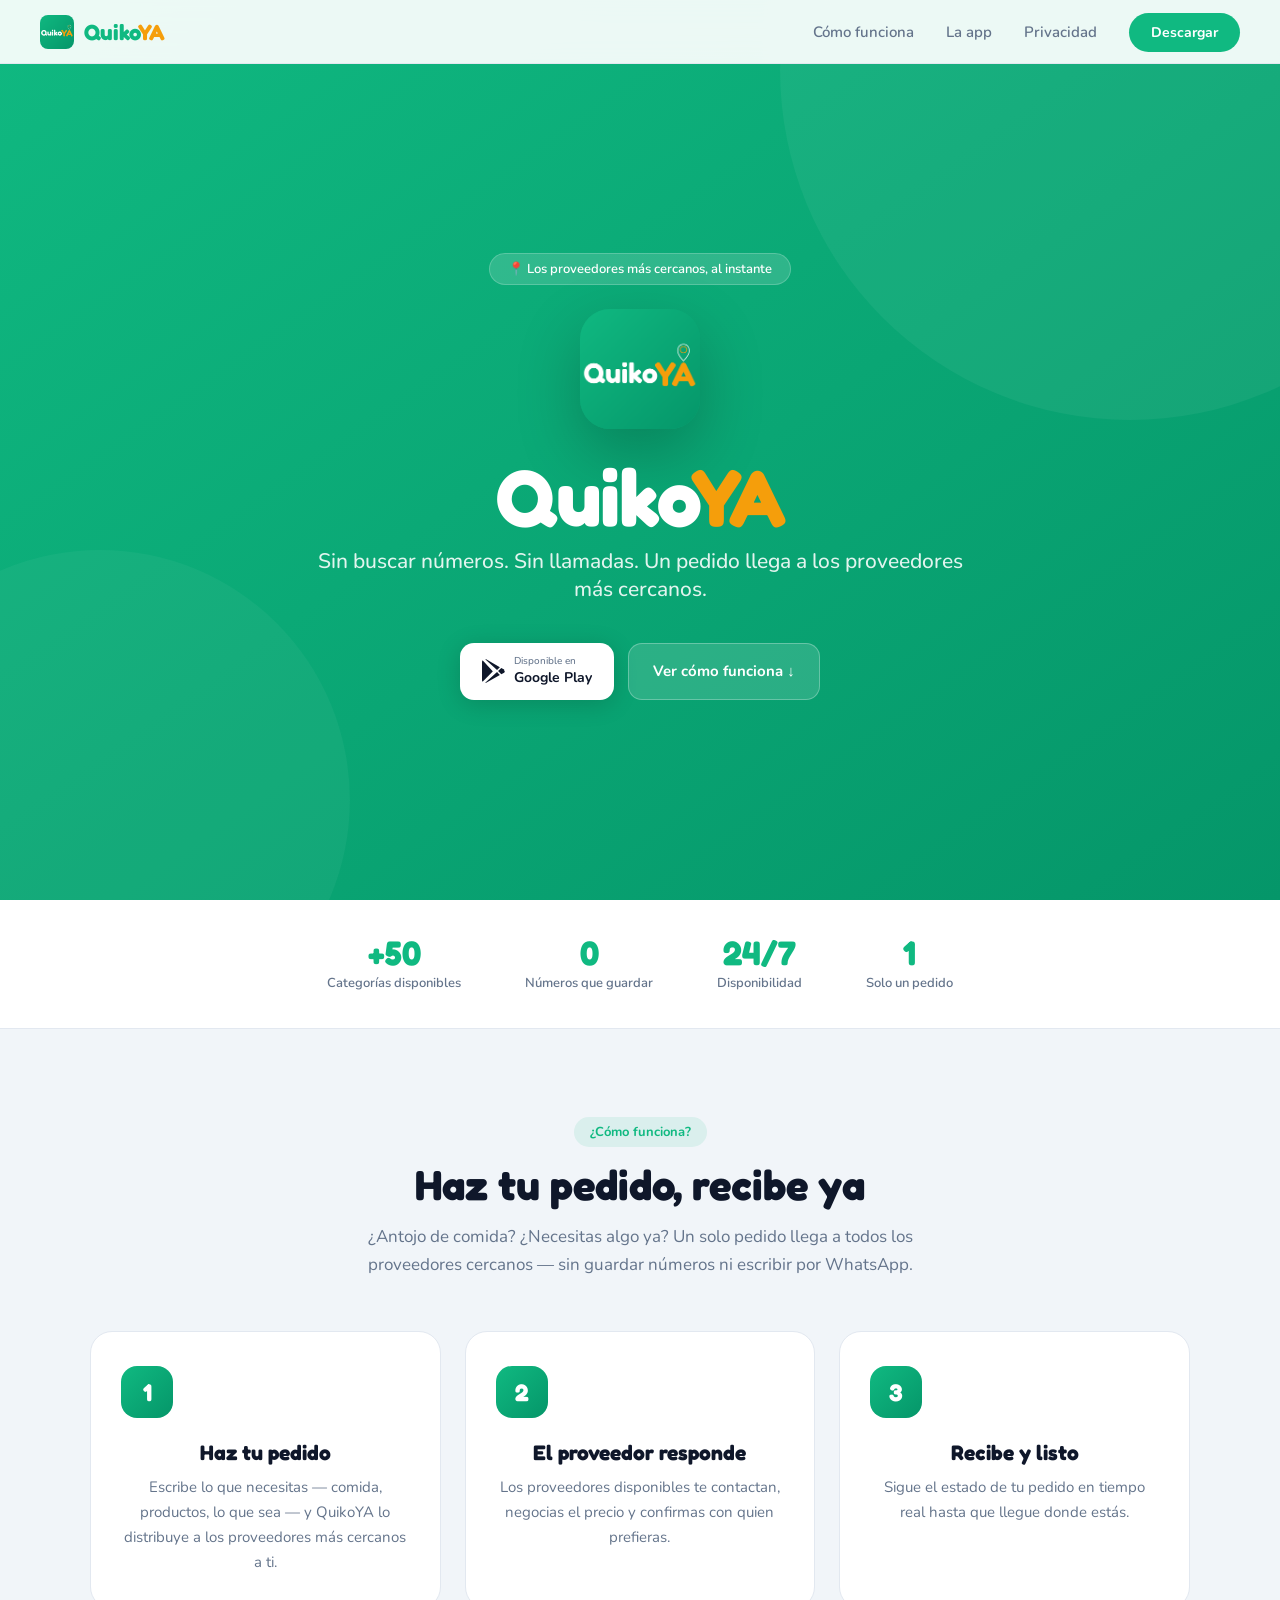
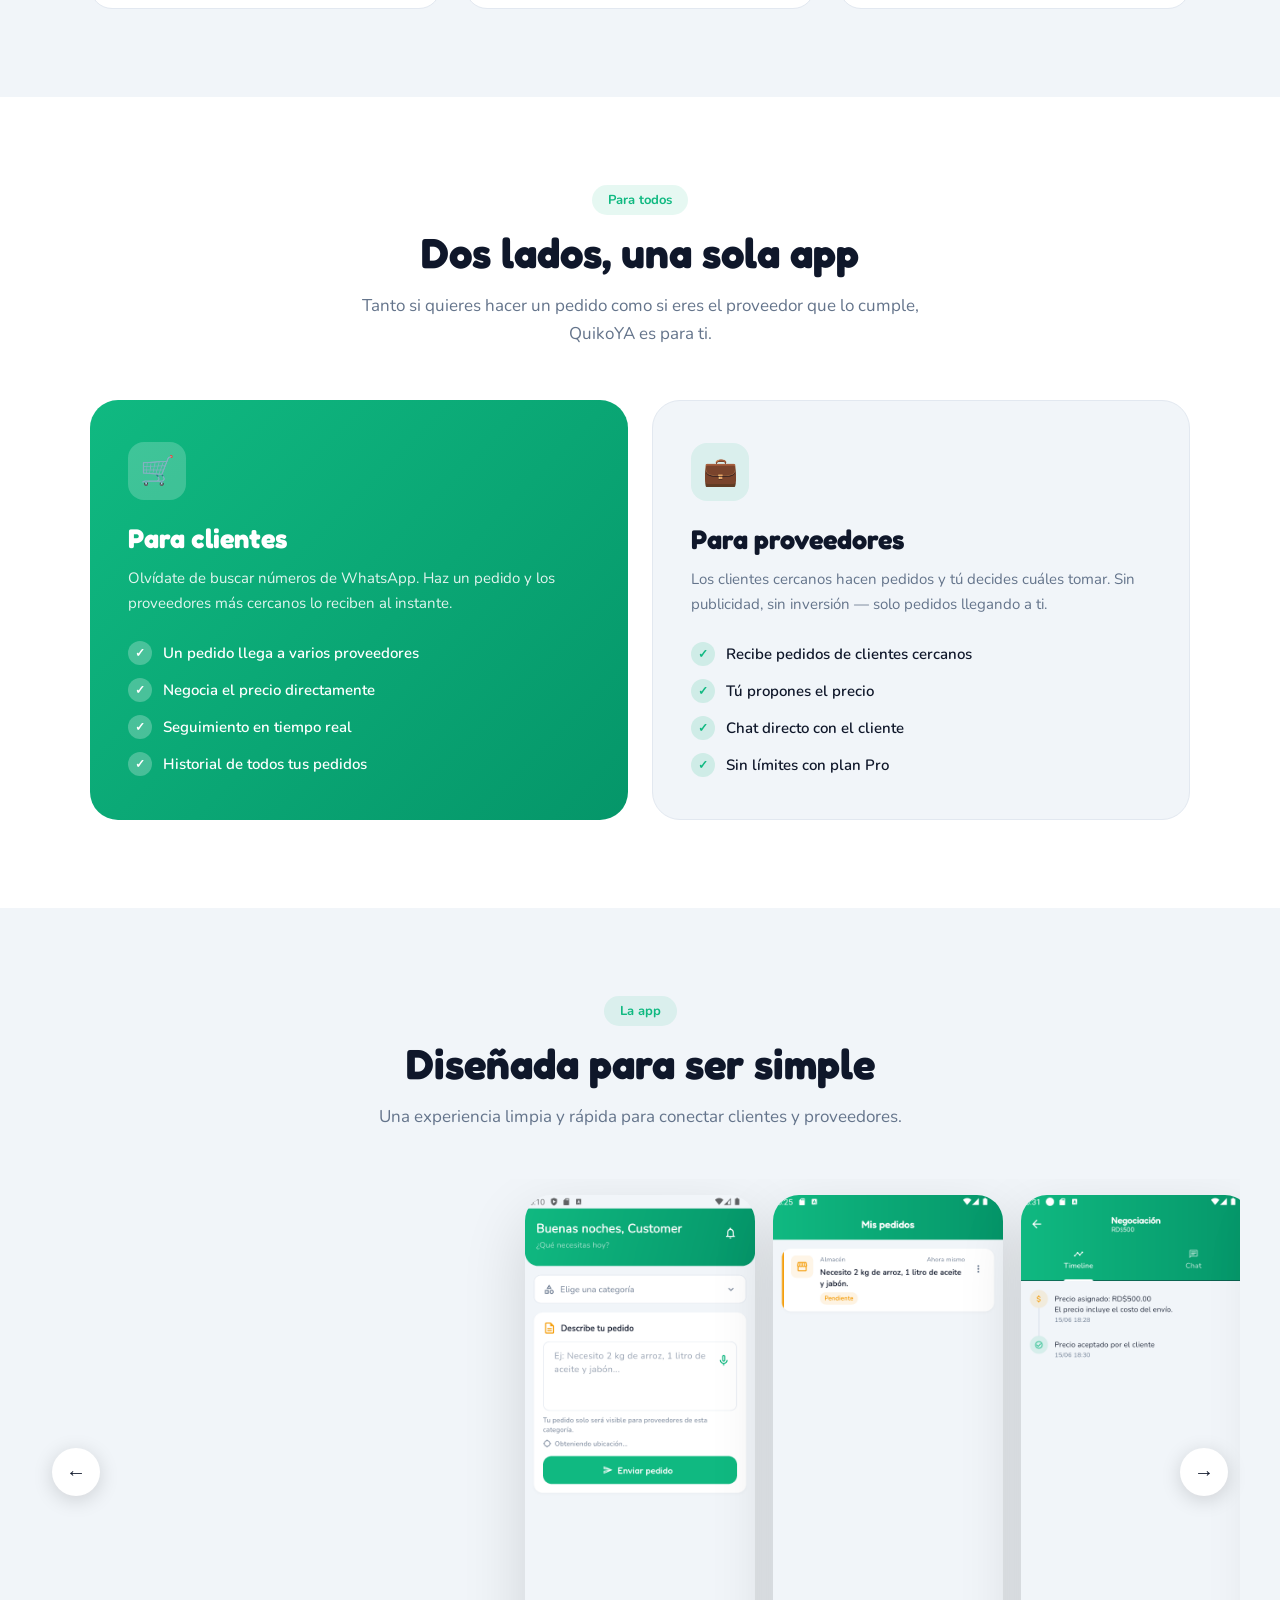
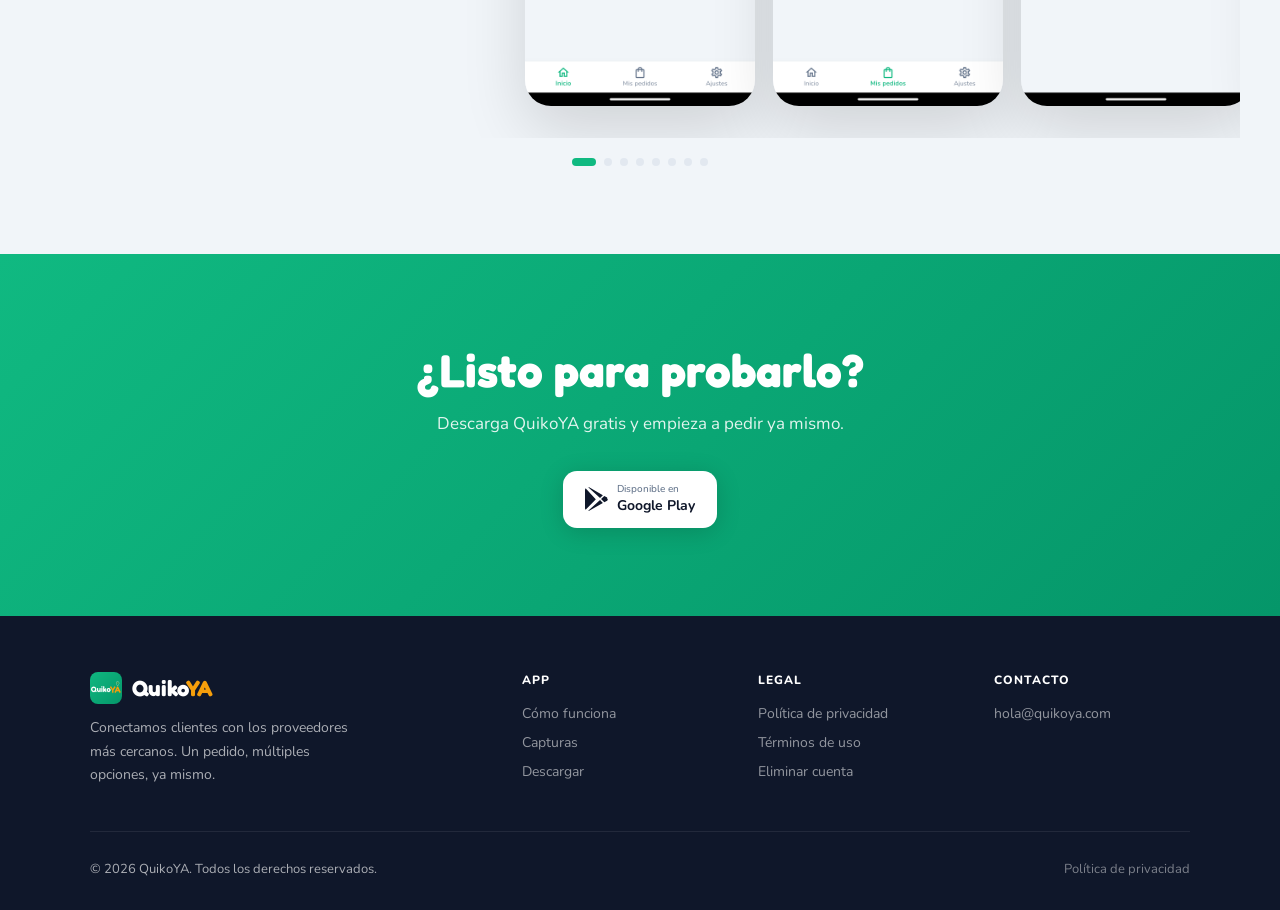
==== index.html @ 3601d8cc "Reestructurar sitio: CSS/JS compartido, privacy, terms, delete-account" ====
<!DOCTYPE html>
<html lang="es">
<head>
  <meta charset="UTF-8">
  <meta name="viewport" content="width=device-width, initial-scale=1.0">
  <title>QuikoYA — Un pedido, los proveedores más cercanos lo reciben</title>
  <meta name="description" content="QuikoYA conecta clientes con proveedores cercanos en segundos. Sin buscar números de WhatsApp — haz tu pedido y los proveedores más cercanos lo reciben al instante.">
  <meta property="og:title" content="QuikoYA — Un pedido, los proveedores más cercanos lo reciben">
  <meta property="og:description" content="Sin buscar números. Sin llamadas. Haz tu pedido y recíbelo ya.">
  <meta property="og:image" content="assets/logo.png">
  <link rel="icon" href="assets/logo.png" type="image/png">
  <link rel="stylesheet" href="css/main.css">
  <style>
    /* ── HERO ── */
    .hero {
      min-height: 100vh;
      background: linear-gradient(145deg, var(--primary) 0%, var(--primary-dark) 100%);
      display: flex;
      align-items: center;
      justify-content: center;
      text-align: center;
      padding: calc(var(--nav-h) + 60px) 24px 72px;
      position: relative;
      overflow: hidden;
    }

    .hero::before {
      content: '';
      position: absolute;
      width: 700px; height: 700px;
      border-radius: 50%;
      background: rgba(255,255,255,0.05);
      top: -280px; right: -200px;
    }

    .hero::after {
      content: '';
      position: absolute;
      width: 500px; height: 500px;
      border-radius: 50%;
      background: rgba(255,255,255,0.04);
      bottom: -150px; left: -150px;
    }

    .hero-content { position: relative; z-index: 1; max-width: 660px; }

    .hero-badge {
      display: inline-flex;
      align-items: center;
      gap: 6px;
      background: rgba(255,255,255,0.15);
      color: white;
      padding: 6px 18px;
      border-radius: 50px;
      font-size: 13px;
      font-weight: 600;
      margin-bottom: 24px;
      border: 1px solid rgba(255,255,255,0.2);
    }

    .hero-logo {
      width: 120px; height: 120px;
      border-radius: 30px;
      margin: 0 auto 28px;
      object-fit: cover;
      box-shadow: 0 24px 64px rgba(0,0,0,0.22);
    }

    .hero h1 {
      font-size: clamp(56px, 10vw, 80px);
      font-weight: 700;
      color: white;
      line-height: 1;
      margin-bottom: 10px;
      letter-spacing: -1px;
    }

    .hero h1 span { color: var(--accent); }

    .hero-sub {
      font-size: clamp(17px, 2.5vw, 21px);
      color: rgba(255,255,255,0.88);
      margin-bottom: 40px;
      font-weight: 500;
    }

    .hero-actions { display: flex; gap: 14px; justify-content: center; flex-wrap: wrap; }

    /* ── STATS ── */
    .stats {
      background: white;
      padding: 36px 40px;
      display: flex;
      justify-content: center;
      gap: 64px;
      flex-wrap: wrap;
      border-bottom: 1px solid var(--border);
    }

    .stat { text-align: center; }

    .stat-num {
      font-family: 'Fredoka', sans-serif;
      font-size: 34px;
      font-weight: 700;
      color: var(--primary);
      line-height: 1;
    }

    .stat-label { font-size: 13px; color: var(--text-sub); font-weight: 600; margin-top: 4px; }

    /* ── STEPS ── */
    .steps {
      display: grid;
      grid-template-columns: repeat(auto-fit, minmax(270px, 1fr));
      gap: 24px;
      margin-top: 52px;
    }

    .step {
      background: white;
      border-radius: 22px;
      padding: 34px 30px;
      border: 1px solid var(--border);
      transition: transform 0.25s, box-shadow 0.25s;
    }

    .step:hover { transform: translateY(-5px); box-shadow: 0 16px 48px rgba(0,0,0,0.08); }

    .step-num {
      width: 52px; height: 52px;
      border-radius: 16px;
      background: linear-gradient(135deg, var(--primary), var(--primary-dark));
      display: flex;
      align-items: center;
      justify-content: center;
      font-family: 'Fredoka', sans-serif;
      font-size: 24px;
      font-weight: 700;
      color: white;
      margin-bottom: 22px;
    }

    .step h3 { font-size: 21px; margin-bottom: 10px; }
    .step p { color: var(--text-sub); line-height: 1.65; font-size: 15px; }

    /* ── FOR WHO ── */
    .for-who {
      display: grid;
      grid-template-columns: 1fr 1fr;
      gap: 24px;
      margin-top: 52px;
    }

    @media (max-width: 760px) { .for-who { grid-template-columns: 1fr; } }

    .for-card { border-radius: 28px; padding: 42px 38px; }
    .for-card.client { background: linear-gradient(135deg, var(--primary), var(--primary-dark)); }
    .for-card.provider { background: var(--bg); border: 1px solid var(--border); }

    .card-icon {
      width: 58px; height: 58px;
      border-radius: 16px;
      display: flex; align-items: center; justify-content: center;
      font-size: 28px;
      margin-bottom: 22px;
    }

    .for-card.client .card-icon { background: rgba(255,255,255,0.2); }
    .for-card.provider .card-icon { background: rgba(16,185,129,0.1); }

    .for-card h3 { font-size: 27px; margin-bottom: 12px; }
    .for-card.client h3 { color: white; }
    .for-card > p { font-size: 15px; margin-bottom: 26px; line-height: 1.65; }
    .for-card.client > p { color: rgba(255,255,255,0.88); }
    .for-card.provider > p { color: var(--text-sub); }

    .feature-list { list-style: none; display: flex; flex-direction: column; gap: 13px; }

    .feature-list li {
      display: flex; align-items: center; gap: 11px;
      font-size: 15px; font-weight: 600;
    }

    .check {
      width: 24px; height: 24px;
      border-radius: 50%;
      display: flex; align-items: center; justify-content: center;
      font-size: 12px; flex-shrink: 0;
    }

    .for-card.client .feature-list li { color: white; }
    .for-card.client .check { background: rgba(255,255,255,0.25); color: white; }
    .for-card.provider .feature-list li { color: var(--text); }
    .for-card.provider .check { background: rgba(16,185,129,0.15); color: var(--primary); }

    /* ── CAROUSEL ── */
    .carousel-wrapper { position: relative; margin-top: 48px; }

    .screenshots-track {
      display: flex;
      gap: 18px;
      overflow-x: auto;
      padding: 16px 0 32px;
      scroll-snap-type: x mandatory;
      -webkit-overflow-scrolling: touch;
      scrollbar-width: none;
      cursor: grab;
      scroll-behavior: smooth;
    }

    .screenshots-track:active { cursor: grabbing; }
    .screenshots-track::-webkit-scrollbar { display: none; }

    .spacer { flex-shrink: 0; width: calc(50vw - 125px); }

    .shot { flex-shrink: 0; scroll-snap-align: center; width: 230px; }

    .shot img {
      width: 100%;
      border-radius: 26px;
      box-shadow: 0 24px 64px rgba(0,0,0,0.14);
    }

    .carousel-btn {
      position: absolute;
      top: 50%; transform: translateY(-50%);
      width: 48px; height: 48px;
      border-radius: 50%;
      background: white;
      border: none;
      box-shadow: 0 4px 20px rgba(0,0,0,0.15);
      cursor: pointer;
      display: flex; align-items: center; justify-content: center;
      font-size: 20px;
      color: var(--text);
      z-index: 10;
      transition: background 0.2s, transform 0.2s, box-shadow 0.2s;
    }

    .carousel-btn:hover {
      background: var(--primary); color: white;
      transform: translateY(-50%) scale(1.08);
      box-shadow: 0 8px 28px rgba(16,185,129,0.35);
    }

    .carousel-btn.prev { left: 12px; }
    .carousel-btn.next { right: 12px; }

    .carousel-dots { display: flex; justify-content: center; gap: 8px; margin-top: 20px; }

    .dot {
      width: 8px; height: 8px;
      border-radius: 50%;
      background: var(--border);
      cursor: pointer;
      transition: background 0.2s, width 0.3s;
      border: none;
    }

    .dot.active { background: var(--primary); width: 24px; border-radius: 4px; }

    /* ── CTA ── */
    .cta-section {
      background: linear-gradient(135deg, var(--primary), var(--primary-dark));
      text-align: center;
      padding: 88px 24px;
    }

    .cta-section h2 { color: white; font-size: clamp(30px, 4vw, 46px); margin-bottom: 14px; }
    .cta-section p { color: rgba(255,255,255,0.88); font-size: 17px; margin-bottom: 36px; }

    /* ── NAV MOBILE OPEN ── */
    #nav-links.open {
      display: flex !important;
      flex-direction: column;
      position: absolute;
      top: var(--nav-h); left: 0; right: 0;
      background: white;
      padding: 20px 24px;
      border-bottom: 1px solid var(--border);
      box-shadow: 0 8px 24px rgba(0,0,0,0.08);
      gap: 16px;
    }

    @media (max-width: 600px) {
      .stats { gap: 28px; padding: 28px 24px; }
      .hero-actions { flex-direction: column; align-items: center; }
      .for-card { padding: 32px 24px; }
    }
  </style>
</head>
<body>

  <!-- NAV -->
  <nav class="nav">
    <a href="index.html" class="nav-logo">
      <img src="assets/logo.png" alt="QuikoYA">
      <span class="nav-logo-text">Quiko<span>YA</span></span>
    </a>
    <ul class="nav-links" id="nav-links">
      <li><a href="#como-funciona">Cómo funciona</a></li>
      <li><a href="#capturas">La app</a></li>
      <li><a href="privacy.html">Privacidad</a></li>
      <li><a href="#descarga" class="nav-cta">Descargar</a></li>
    </ul>
    <button class="nav-hamburger" id="hamburger" aria-label="Menú" aria-expanded="false">
      <span></span><span></span><span></span>
    </button>
  </nav>

  <!-- HERO -->
  <section class="hero">
    <div class="hero-content">
      <div class="hero-badge">📍 Los proveedores más cercanos, al instante</div>
      <img src="assets/logo.png" alt="QuikoYA" class="hero-logo">
      <h1>Quiko<span>YA</span></h1>
      <p class="hero-sub">Sin buscar números. Sin llamadas. Un pedido llega a los proveedores más cercanos.</p>
      <div class="hero-actions">
        <a href="#descarga" class="btn btn-store" id="descarga">
          <svg viewBox="0 0 24 24" fill="currentColor">
            <path d="M3.18 23.76c.3.17.65.2.99.08l13.7-7.93-2.83-2.84-11.86 10.69zM.5 1.4C.19 1.74 0 2.26 0 2.96v18.08c0 .7.19 1.22.5 1.56l.08.08 10.13-10.13v-.24L.58 1.32.5 1.4zM22.15 10.6l-2.88-1.67-3.19 3.19 3.19 3.2 2.9-1.68c.83-.48.83-1.56-.02-2.04zM4.17.24l13.7 7.93-2.83 2.84L3.18.32c.34-.22.72-.22.99-.08z"/>
          </svg>
          <div class="btn-store-text">
            <small>Disponible en</small>
            <strong>Google Play</strong>
          </div>
        </a>
        <a href="#como-funciona" class="btn btn-ghost">Ver cómo funciona ↓</a>
      </div>
    </div>
  </section>

  <!-- STATS -->
  <div class="stats">
    <div class="stat"><div class="stat-num">+50</div><div class="stat-label">Categorías disponibles</div></div>
    <div class="stat"><div class="stat-num">0</div><div class="stat-label">Números que guardar</div></div>
    <div class="stat"><div class="stat-num">24/7</div><div class="stat-label">Disponibilidad</div></div>
    <div class="stat"><div class="stat-num">1</div><div class="stat-label">Solo un pedido</div></div>
  </div>

  <!-- HOW IT WORKS -->
  <section class="section section-bg" id="como-funciona">
    <div class="container text-center">
      <span class="section-label">¿Cómo funciona?</span>
      <h2 class="section-title">Haz tu pedido, recibe ya</h2>
      <p class="section-sub">¿Antojo de comida? ¿Necesitas algo ya? Un solo pedido llega a todos los proveedores cercanos — sin guardar números ni escribir por WhatsApp.</p>
      <div class="steps">
        <div class="step">
          <div class="step-num">1</div>
          <h3>Haz tu pedido</h3>
          <p>Escribe lo que necesitas — comida, productos, lo que sea — y QuikoYA lo distribuye a los proveedores más cercanos a ti.</p>
        </div>
        <div class="step">
          <div class="step-num">2</div>
          <h3>El proveedor responde</h3>
          <p>Los proveedores disponibles te contactan, negocias el precio y confirmas con quien prefieras.</p>
        </div>
        <div class="step">
          <div class="step-num">3</div>
          <h3>Recibe y listo</h3>
          <p>Sigue el estado de tu pedido en tiempo real hasta que llegue donde estás.</p>
        </div>
      </div>
    </div>
  </section>

  <!-- FOR WHO -->
  <section class="section">
    <div class="container">
      <div class="text-center">
        <span class="section-label">Para todos</span>
        <h2 class="section-title">Dos lados, una sola app</h2>
        <p class="section-sub">Tanto si quieres hacer un pedido como si eres el proveedor que lo cumple, QuikoYA es para ti.</p>
      </div>
      <div class="for-who">
        <div class="for-card client">
          <div class="card-icon">🛒</div>
          <h3>Para clientes</h3>
          <p>Olvídate de buscar números de WhatsApp. Haz un pedido y los proveedores más cercanos lo reciben al instante.</p>
          <ul class="feature-list">
            <li><span class="check">✓</span> Un pedido llega a varios proveedores</li>
            <li><span class="check">✓</span> Negocia el precio directamente</li>
            <li><span class="check">✓</span> Seguimiento en tiempo real</li>
            <li><span class="check">✓</span> Historial de todos tus pedidos</li>
          </ul>
        </div>
        <div class="for-card provider">
          <div class="card-icon">💼</div>
          <h3>Para proveedores</h3>
          <p>Los clientes cercanos hacen pedidos y tú decides cuáles tomar. Sin publicidad, sin inversión — solo pedidos llegando a ti.</p>
          <ul class="feature-list">
            <li><span class="check">✓</span> Recibe pedidos de clientes cercanos</li>
            <li><span class="check">✓</span> Tú propones el precio</li>
            <li><span class="check">✓</span> Chat directo con el cliente</li>
            <li><span class="check">✓</span> Sin límites con plan Pro</li>
          </ul>
        </div>
      </div>
    </div>
  </section>

  <!-- SCREENSHOTS -->
  <section class="section section-bg" id="capturas">
    <div class="container text-center">
      <span class="section-label">La app</span>
      <h2 class="section-title">Diseñada para ser simple</h2>
      <p class="section-sub">Una experiencia limpia y rápida para conectar clientes y proveedores.</p>
    </div>
    <div class="carousel-wrapper">
      <button class="carousel-btn prev" id="prev" aria-label="Anterior">&#8592;</button>
      <div class="screenshots-track" id="track">
        <div class="spacer"></div>
        <div class="shot"><img src="assets/customer_home_screen.png" alt="Inicio"></div>
        <div class="shot"><img src="assets/mispedidos.png" alt="Mis pedidos"></div>
        <div class="shot"><img src="assets/negociacion.png" alt="Negociación"></div>
        <div class="shot"><img src="assets/detallespedido.png" alt="Detalle de pedido"></div>
        <div class="shot"><img src="assets/pedidoasigando.png" alt="Pedido asignado"></div>
        <div class="shot"><img src="assets/pedidocompletado.png" alt="Pedido completado"></div>
        <div class="shot"><img src="assets/pedidospendientes.png" alt="Pedidos pendientes"></div>
        <div class="shot"><img src="assets/despacho.png" alt="Despacho"></div>
        <div class="spacer"></div>
      </div>
      <button class="carousel-btn next" id="next" aria-label="Siguiente">&#8594;</button>
      <div class="carousel-dots" id="dots"></div>
    </div>
  </section>

  <!-- CTA -->
  <section class="cta-section">
    <h2>¿Listo para probarlo?</h2>
    <p>Descarga QuikoYA gratis y empieza a pedir ya mismo.</p>
    <a href="#descarga" class="btn btn-store" style="margin: 0 auto;">
      <svg viewBox="0 0 24 24" fill="currentColor" width="24" height="24">
        <path d="M3.18 23.76c.3.17.65.2.99.08l13.7-7.93-2.83-2.84-11.86 10.69zM.5 1.4C.19 1.74 0 2.26 0 2.96v18.08c0 .7.19 1.22.5 1.56l.08.08 10.13-10.13v-.24L.58 1.32.5 1.4zM22.15 10.6l-2.88-1.67-3.19 3.19 3.19 3.2 2.9-1.68c.83-.48.83-1.56-.02-2.04zM4.17.24l13.7 7.93-2.83 2.84L3.18.32c.34-.22.72-.22.99-.08z"/>
      </svg>
      <div class="btn-store-text">
        <small>Disponible en</small>
        <strong>Google Play</strong>
      </div>
    </a>
  </section>

  <!-- FOOTER -->
  <footer class="footer">
    <div class="footer-inner">
      <div class="footer-top">
        <div class="footer-brand">
          <div class="footer-brand-name">
            <img src="assets/logo.png" alt="QuikoYA">
            <span>Quiko<em>YA</em></span>
          </div>
          <p>Conectamos clientes con los proveedores más cercanos. Un pedido, múltiples opciones, ya mismo.</p>
        </div>
        <div class="footer-col">
          <h4>App</h4>
          <a href="#como-funciona">Cómo funciona</a>
          <a href="#capturas">Capturas</a>
          <a href="#descarga">Descargar</a>
        </div>
        <div class="footer-col">
          <h4>Legal</h4>
          <a href="privacy.html">Política de privacidad</a>
          <a href="terms.html">Términos de uso</a>
          <a href="delete-account.html">Eliminar cuenta</a>
        </div>
        <div class="footer-col">
          <h4>Contacto</h4>
          <a href="mailto:hola@quikoya.com">hola@quikoya.com</a>
        </div>
      </div>
      <div class="footer-bottom">
        <span>© 2026 QuikoYA. Todos los derechos reservados.</span>
        <a href="privacy.html">Política de privacidad</a>
      </div>
    </div>
  </footer>

  <script src="js/main.js"></script>
</body>
</html>
---- css/main.css ----
@import url('https://fonts.googleapis.com/css2?family=Fredoka:wght@400;600;700&family=Nunito:wght@400;500;600;700&display=swap');

/* ── RESET & ROOT ── */
*, *::before, *::after { box-sizing: border-box; margin: 0; padding: 0; }

:root {
  --primary:      #10B981;
  --primary-dark: #059669;
  --accent:       #F59E0B;
  --text:         #0F172A;
  --text-sub:     #64748B;
  --bg:           #F1F5F9;
  --white:        #FFFFFF;
  --border:       #E2E8F0;
  --error:        #EF4444;
  --nav-h:        64px;
}

html { scroll-behavior: smooth; }

body {
  font-family: 'Nunito', sans-serif;
  color: var(--text);
  background: var(--white);
  overflow-x: hidden;
}

h1, h2, h3, h4 { font-family: 'Fredoka', sans-serif; }

img { display: block; max-width: 100%; }

a { color: var(--primary); }

/* ── NAV ── */
.nav {
  position: fixed;
  top: 0; left: 0; right: 0;
  z-index: 100;
  height: var(--nav-h);
  padding: 0 40px;
  display: flex;
  align-items: center;
  justify-content: space-between;
  background: rgba(255,255,255,0.92);
  backdrop-filter: blur(14px);
  -webkit-backdrop-filter: blur(14px);
  border-bottom: 1px solid var(--border);
  transition: box-shadow 0.3s;
}

.nav.scrolled { box-shadow: 0 2px 20px rgba(0,0,0,0.08); }

.nav-logo {
  display: flex;
  align-items: center;
  gap: 10px;
  text-decoration: none;
}

.nav-logo img {
  width: 34px; height: 34px;
  border-radius: 8px;
  object-fit: cover;
}

.nav-logo-text {
  font-family: 'Fredoka', sans-serif;
  font-size: 22px;
  font-weight: 700;
  color: var(--primary);
}

.nav-logo-text span { color: var(--accent); }

.nav-links {
  display: flex;
  align-items: center;
  gap: 32px;
  list-style: none;
}

.nav-links a {
  text-decoration: none;
  font-size: 15px;
  font-weight: 600;
  color: var(--text-sub);
  transition: color 0.2s;
}

.nav-links a:hover { color: var(--primary); }

.nav-cta {
  background: var(--primary);
  color: white !important;
  padding: 10px 22px;
  border-radius: 50px;
  font-weight: 700 !important;
  font-size: 14px !important;
  transition: background 0.2s, transform 0.2s;
}

.nav-cta:hover { background: var(--primary-dark) !important; transform: translateY(-1px); }

.nav-hamburger {
  display: none;
  background: none;
  border: none;
  cursor: pointer;
  padding: 4px;
  flex-direction: column;
  gap: 5px;
}

.nav-hamburger span {
  display: block;
  width: 24px; height: 2px;
  background: var(--text);
  border-radius: 2px;
  transition: 0.3s;
}

/* ── FOOTER ── */
.footer {
  background: var(--text);
  color: rgba(255,255,255,0.65);
  padding: 56px 40px 32px;
}

.footer-inner { max-width: 1100px; margin: 0 auto; }

.footer-top {
  display: grid;
  grid-template-columns: 2fr 1fr 1fr 1fr;
  gap: 40px;
  padding-bottom: 40px;
  border-bottom: 1px solid rgba(255,255,255,0.08);
  margin-bottom: 28px;
}

.footer-brand-name {
  display: flex;
  align-items: center;
  gap: 10px;
  margin-bottom: 12px;
}

.footer-brand-name img {
  width: 32px; height: 32px;
  border-radius: 8px;
  object-fit: cover;
}

.footer-brand-name span {
  font-family: 'Fredoka', sans-serif;
  font-size: 22px;
  font-weight: 700;
  color: white;
}

.footer-brand-name span em { color: var(--accent); font-style: normal; }

.footer-brand p {
  font-size: 14px;
  line-height: 1.7;
  max-width: 260px;
}

.footer-col h4 {
  color: white;
  font-family: 'Nunito', sans-serif;
  font-size: 12px;
  font-weight: 800;
  letter-spacing: 1px;
  text-transform: uppercase;
  margin-bottom: 16px;
}

.footer-col a {
  display: block;
  color: rgba(255,255,255,0.55);
  text-decoration: none;
  font-size: 14px;
  margin-bottom: 10px;
  transition: color 0.2s;
}

.footer-col a:hover { color: var(--primary); }

.footer-bottom {
  display: flex;
  justify-content: space-between;
  align-items: center;
  flex-wrap: wrap;
  gap: 8px;
  font-size: 13px;
}

.footer-bottom a {
  color: rgba(255,255,255,0.45);
  text-decoration: none;
  transition: color 0.2s;
}

.footer-bottom a:hover { color: var(--primary); }

/* ── BUTTONS ── */
.btn {
  display: inline-flex;
  align-items: center;
  justify-content: center;
  gap: 8px;
  padding: 13px 24px;
  border-radius: 14px;
  font-family: 'Nunito', sans-serif;
  font-weight: 700;
  font-size: 15px;
  text-decoration: none;
  border: none;
  cursor: pointer;
  transition: transform 0.2s, box-shadow 0.2s, background 0.2s;
}

.btn:hover { transform: translateY(-2px); }

.btn-primary {
  background: var(--primary);
  color: white;
  box-shadow: 0 4px 16px rgba(16,185,129,0.3);
}

.btn-primary:hover {
  background: var(--primary-dark);
  box-shadow: 0 8px 28px rgba(16,185,129,0.4);
}

.btn-ghost {
  background: rgba(255,255,255,0.14);
  color: white;
  border: 1px solid rgba(255,255,255,0.28);
}

.btn-ghost:hover { background: rgba(255,255,255,0.24); }

.btn-store {
  background: white;
  color: var(--text);
  box-shadow: 0 4px 24px rgba(0,0,0,0.16);
  padding: 13px 22px;
}

.btn-store:hover { box-shadow: 0 10px 36px rgba(0,0,0,0.22); }

.btn-store svg { width: 24px; height: 24px; flex-shrink: 0; }

.btn-store-text { text-align: left; }
.btn-store-text small { display: block; font-size: 10px; font-weight: 500; color: var(--text-sub); line-height: 1; }
.btn-store-text strong { font-size: 14px; display: block; margin-top: 2px; }

/* ── SECTION BASE ── */
.section { padding: 88px 40px; }
.section-bg { background: var(--bg); }
.container { max-width: 1100px; margin: 0 auto; }

.section-label {
  display: inline-block;
  background: rgba(16,185,129,0.1);
  color: var(--primary);
  padding: 6px 16px;
  border-radius: 50px;
  font-size: 13px;
  font-weight: 700;
  font-family: 'Nunito', sans-serif;
  margin-bottom: 14px;
}

.section-title {
  font-size: clamp(28px, 4vw, 42px);
  font-weight: 700;
  margin-bottom: 14px;
  line-height: 1.15;
}

.section-sub {
  color: var(--text-sub);
  font-size: 17px;
  line-height: 1.65;
  max-width: 580px;
}

.text-center { text-align: center; }
.text-center .section-sub { margin: 0 auto; }

/* ── PAGE HERO (inner pages) ── */
.page-hero {
  background: linear-gradient(135deg, var(--primary), var(--primary-dark));
  padding: calc(var(--nav-h) + 48px) 40px 56px;
  text-align: center;
}

.page-hero h1 { color: white; font-size: clamp(28px, 4vw, 42px); margin-bottom: 10px; }
.page-hero p  { color: rgba(255,255,255,0.85); font-size: 16px; }

/* ── PROSE (legal pages) ── */
.prose {
  max-width: 760px;
  margin: 0 auto;
  padding: 64px 40px 80px;
  font-size: 16px;
  line-height: 1.75;
  color: var(--text);
}

.prose h2 {
  font-size: 22px;
  margin: 40px 0 12px;
  color: var(--text);
}

.prose h3 {
  font-size: 17px;
  margin: 28px 0 8px;
  color: var(--text);
}

.prose p  { margin-bottom: 16px; }
.prose ul { padding-left: 24px; margin-bottom: 16px; }
.prose ul li { margin-bottom: 8px; }
.prose a  { color: var(--primary); }

.prose .updated {
  display: inline-block;
  background: var(--bg);
  border: 1px solid var(--border);
  border-radius: 8px;
  padding: 8px 16px;
  font-size: 13px;
  color: var(--text-sub);
  margin-bottom: 32px;
}

/* ── RESPONSIVE ── */
@media (max-width: 900px) {
  .footer-top { grid-template-columns: 1fr 1fr; }
  .nav-links { display: none; }
  .nav-hamburger { display: flex; }
  .nav { padding: 0 24px; }
}

@media (max-width: 600px) {
  .section { padding: 64px 24px; }
  .footer { padding: 48px 24px 28px; }
  .footer-top { grid-template-columns: 1fr; gap: 28px; }
  .footer-bottom { flex-direction: column; text-align: center; }
  .prose { padding: 48px 24px 64px; }
  .page-hero { padding: calc(var(--nav-h) + 32px) 24px 40px; }
}
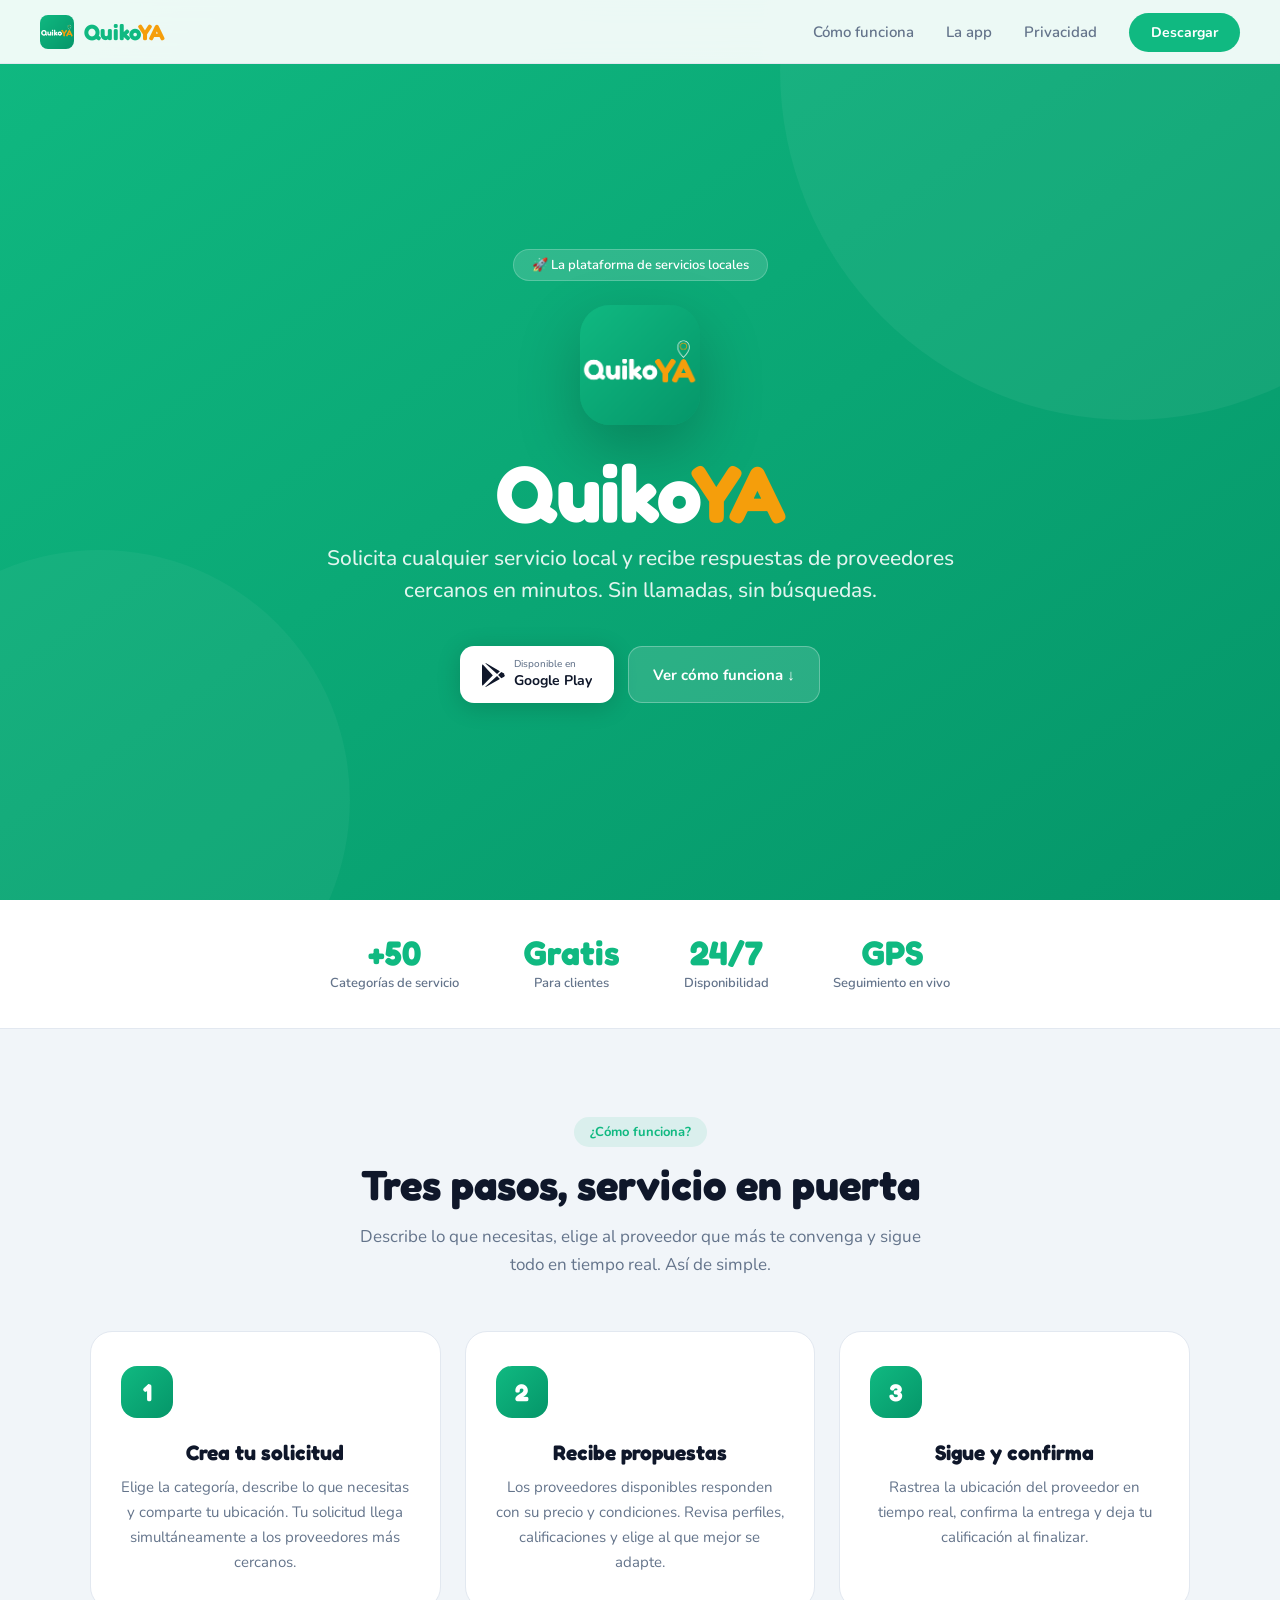
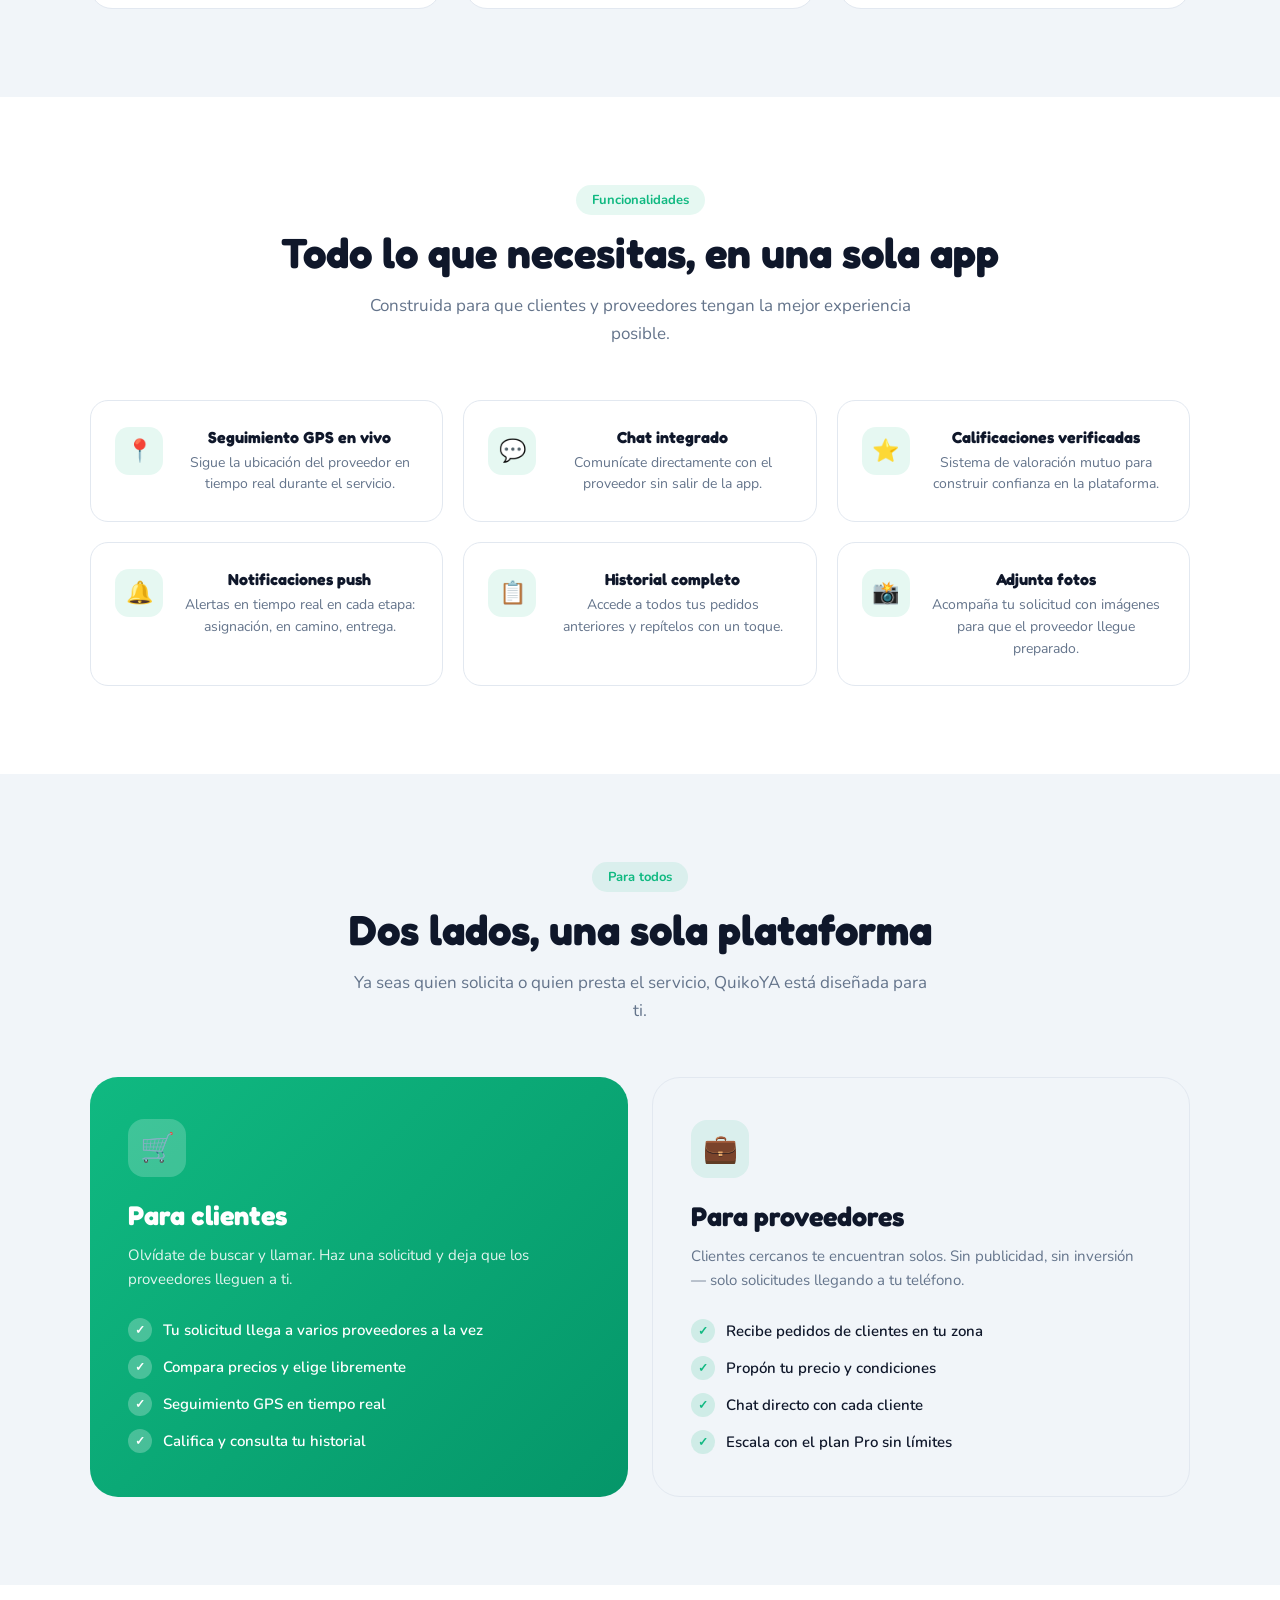
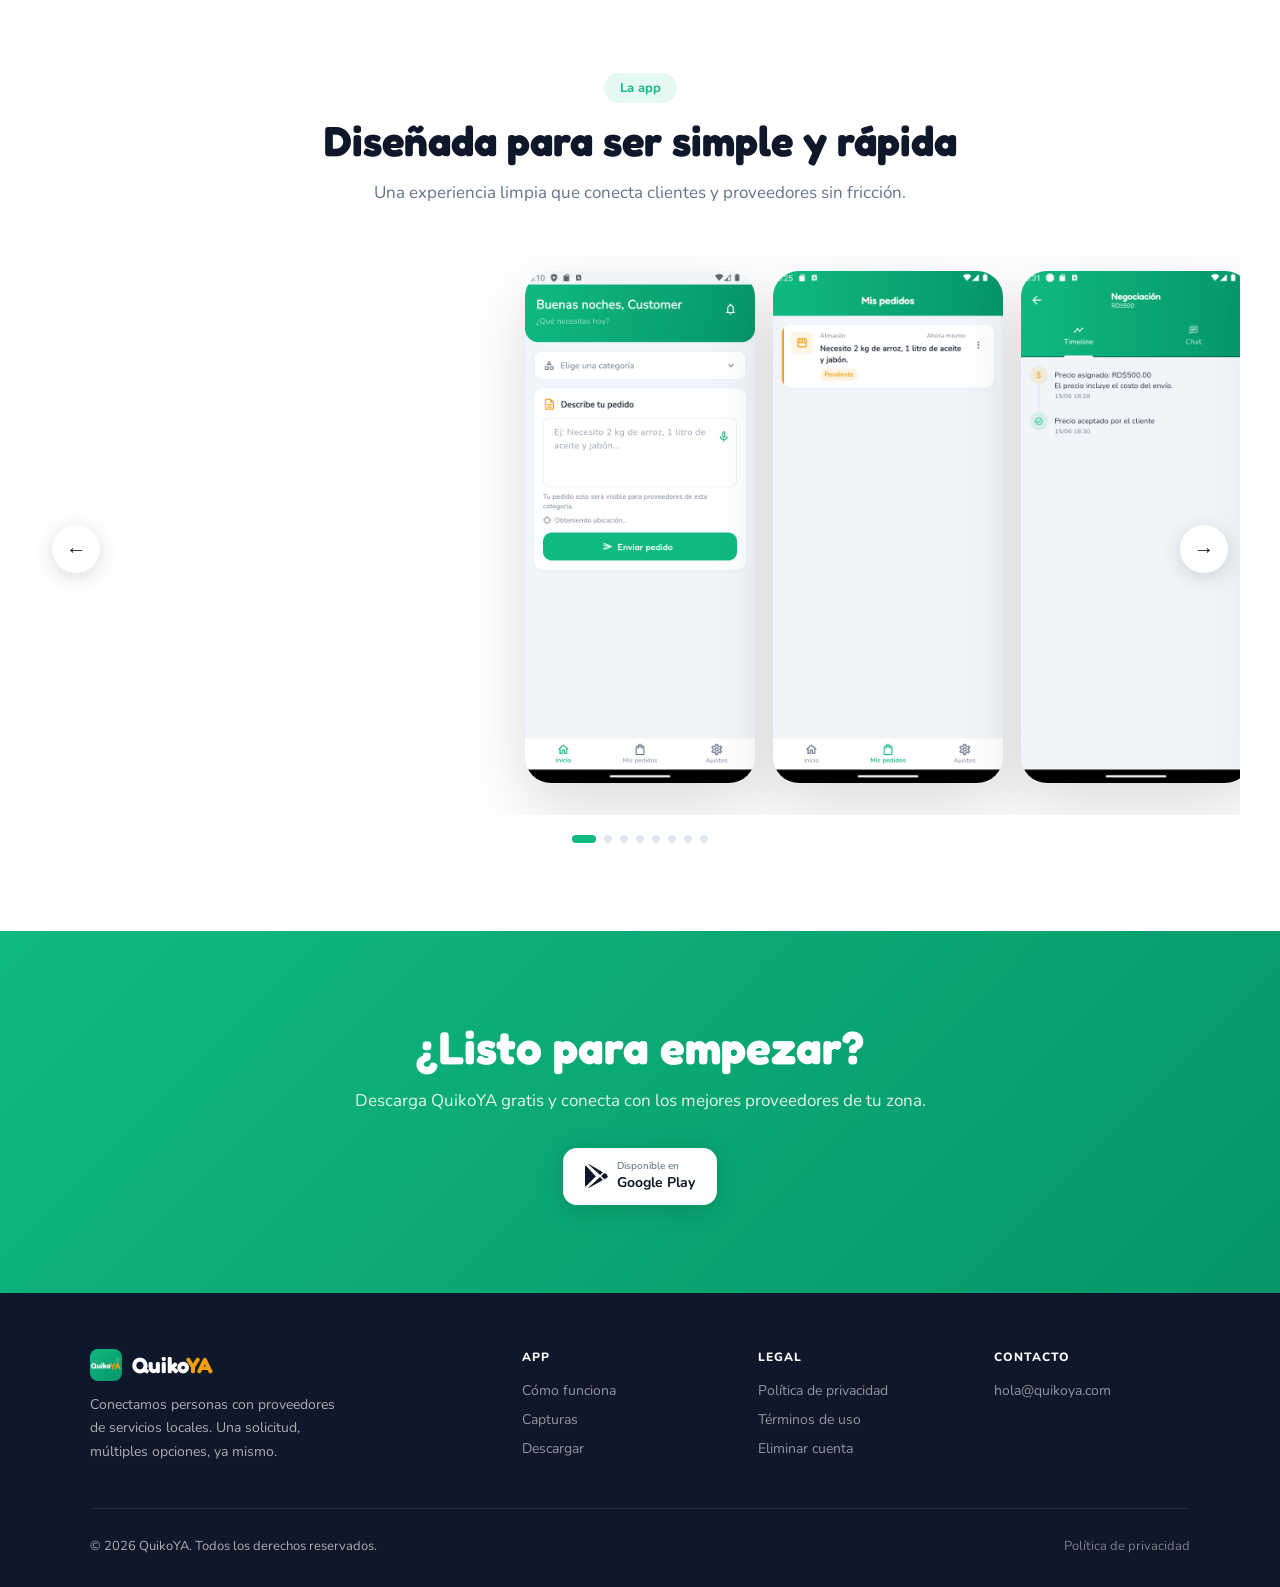
==== commit ed86e30d: "Mejorar website: copy profesional, nueva sección de funcionalidades - Eliminar referencias a comida/" ====
--- a/index.html
+++ b/index.html
@@ -3,10 +3,10 @@
 <head>
   <meta charset="UTF-8">
   <meta name="viewport" content="width=device-width, initial-scale=1.0">
-  <title>QuikoYA — Un pedido, los proveedores más cercanos lo reciben</title>
-  <meta name="description" content="QuikoYA conecta clientes con proveedores cercanos en segundos. Sin buscar números de WhatsApp — haz tu pedido y los proveedores más cercanos lo reciben al instante.">
-  <meta property="og:title" content="QuikoYA — Un pedido, los proveedores más cercanos lo reciben">
-  <meta property="og:description" content="Sin buscar números. Sin llamadas. Haz tu pedido y recíbelo ya.">
+  <title>QuikoYA — Servicios locales, al instante</title>
+  <meta name="description" content="QuikoYA conecta clientes con proveedores de servicios locales en minutos. Describe lo que necesitas, recibe ofertas de proveedores cercanos y sigue todo en tiempo real.">
+  <meta property="og:title" content="QuikoYA — Servicios locales, al instante">
+  <meta property="og:description" content="Solicita cualquier servicio local y recibe respuestas de proveedores cercanos en minutos. Sin llamadas, sin búsquedas.">
   <meta property="og:image" content="assets/logo.png">
   <link rel="icon" href="assets/logo.png" type="image/png">
   <link rel="stylesheet" href="css/main.css">
@@ -42,7 +42,7 @@
       bottom: -150px; left: -150px;
     }
 
-    .hero-content { position: relative; z-index: 1; max-width: 660px; }
+    .hero-content { position: relative; z-index: 1; max-width: 680px; }
 
     .hero-badge {
       display: inline-flex;
@@ -82,6 +82,7 @@
       color: rgba(255,255,255,0.88);
       margin-bottom: 40px;
       font-weight: 500;
+      line-height: 1.5;
     }
 
     .hero-actions { display: flex; gap: 14px; justify-content: center; flex-wrap: wrap; }
@@ -143,6 +144,41 @@
 
     .step h3 { font-size: 21px; margin-bottom: 10px; }
     .step p { color: var(--text-sub); line-height: 1.65; font-size: 15px; }
+
+    /* ── FEATURES GRID ── */
+    .features-grid {
+      display: grid;
+      grid-template-columns: repeat(auto-fit, minmax(280px, 1fr));
+      gap: 20px;
+      margin-top: 52px;
+    }
+
+    .feature-item {
+      display: flex;
+      align-items: flex-start;
+      gap: 18px;
+      background: white;
+      border: 1px solid var(--border);
+      border-radius: 18px;
+      padding: 26px 24px;
+      transition: transform 0.2s, box-shadow 0.2s;
+    }
+
+    .feature-item:hover { transform: translateY(-3px); box-shadow: 0 10px 32px rgba(0,0,0,0.07); }
+
+    .feature-icon {
+      width: 48px; height: 48px;
+      border-radius: 14px;
+      background: rgba(16,185,129,0.1);
+      display: flex;
+      align-items: center;
+      justify-content: center;
+      font-size: 22px;
+      flex-shrink: 0;
+    }
+
+    .feature-text h4 { font-size: 16px; font-weight: 700; margin-bottom: 5px; color: var(--text); }
+    .feature-text p { font-size: 14px; color: var(--text-sub); line-height: 1.55; margin: 0; }
 
     /* ── FOR WHO ── */
     .for-who {
@@ -312,10 +348,10 @@
   <!-- HERO -->
   <section class="hero">
     <div class="hero-content">
-      <div class="hero-badge">📍 Los proveedores más cercanos, al instante</div>
+      <div class="hero-badge">🚀 La plataforma de servicios locales</div>
       <img src="assets/logo.png" alt="QuikoYA" class="hero-logo">
       <h1>Quiko<span>YA</span></h1>
-      <p class="hero-sub">Sin buscar números. Sin llamadas. Un pedido llega a los proveedores más cercanos.</p>
+      <p class="hero-sub">Solicita cualquier servicio local y recibe respuestas de proveedores cercanos en minutos. Sin llamadas, sin búsquedas.</p>
       <div class="hero-actions">
         <a href="#descarga" class="btn btn-store" id="descarga">
           <svg viewBox="0 0 24 24" fill="currentColor">
@@ -333,67 +369,120 @@
 
   <!-- STATS -->
   <div class="stats">
-    <div class="stat"><div class="stat-num">+50</div><div class="stat-label">Categorías disponibles</div></div>
-    <div class="stat"><div class="stat-num">0</div><div class="stat-label">Números que guardar</div></div>
+    <div class="stat"><div class="stat-num">+50</div><div class="stat-label">Categorías de servicio</div></div>
+    <div class="stat"><div class="stat-num">Gratis</div><div class="stat-label">Para clientes</div></div>
     <div class="stat"><div class="stat-num">24/7</div><div class="stat-label">Disponibilidad</div></div>
-    <div class="stat"><div class="stat-num">1</div><div class="stat-label">Solo un pedido</div></div>
+    <div class="stat"><div class="stat-num">GPS</div><div class="stat-label">Seguimiento en vivo</div></div>
   </div>
 
   <!-- HOW IT WORKS -->
   <section class="section section-bg" id="como-funciona">
     <div class="container text-center">
       <span class="section-label">¿Cómo funciona?</span>
-      <h2 class="section-title">Haz tu pedido, recibe ya</h2>
-      <p class="section-sub">¿Antojo de comida? ¿Necesitas algo ya? Un solo pedido llega a todos los proveedores cercanos — sin guardar números ni escribir por WhatsApp.</p>
+      <h2 class="section-title">Tres pasos, servicio en puerta</h2>
+      <p class="section-sub">Describe lo que necesitas, elige al proveedor que más te convenga y sigue todo en tiempo real. Así de simple.</p>
       <div class="steps">
         <div class="step">
           <div class="step-num">1</div>
-          <h3>Haz tu pedido</h3>
-          <p>Escribe lo que necesitas — comida, productos, lo que sea — y QuikoYA lo distribuye a los proveedores más cercanos a ti.</p>
+          <h3>Crea tu solicitud</h3>
+          <p>Elige la categoría, describe lo que necesitas y comparte tu ubicación. Tu solicitud llega simultáneamente a los proveedores más cercanos.</p>
         </div>
         <div class="step">
           <div class="step-num">2</div>
-          <h3>El proveedor responde</h3>
-          <p>Los proveedores disponibles te contactan, negocias el precio y confirmas con quien prefieras.</p>
+          <h3>Recibe propuestas</h3>
+          <p>Los proveedores disponibles responden con su precio y condiciones. Revisa perfiles, calificaciones y elige al que mejor se adapte.</p>
         </div>
         <div class="step">
           <div class="step-num">3</div>
-          <h3>Recibe y listo</h3>
-          <p>Sigue el estado de tu pedido en tiempo real hasta que llegue donde estás.</p>
+          <h3>Sigue y confirma</h3>
+          <p>Rastrea la ubicación del proveedor en tiempo real, confirma la entrega y deja tu calificación al finalizar.</p>
         </div>
       </div>
     </div>
   </section>
 
+  <!-- FEATURES -->
+  <section class="section">
+    <div class="container text-center">
+      <span class="section-label">Funcionalidades</span>
+      <h2 class="section-title">Todo lo que necesitas, en una sola app</h2>
+      <p class="section-sub">Construida para que clientes y proveedores tengan la mejor experiencia posible.</p>
+      <div class="features-grid">
+        <div class="feature-item">
+          <div class="feature-icon">📍</div>
+          <div class="feature-text">
+            <h4>Seguimiento GPS en vivo</h4>
+            <p>Sigue la ubicación del proveedor en tiempo real durante el servicio.</p>
+          </div>
+        </div>
+        <div class="feature-item">
+          <div class="feature-icon">💬</div>
+          <div class="feature-text">
+            <h4>Chat integrado</h4>
+            <p>Comunícate directamente con el proveedor sin salir de la app.</p>
+          </div>
+        </div>
+        <div class="feature-item">
+          <div class="feature-icon">⭐</div>
+          <div class="feature-text">
+            <h4>Calificaciones verificadas</h4>
+            <p>Sistema de valoración mutuo para construir confianza en la plataforma.</p>
+          </div>
+        </div>
+        <div class="feature-item">
+          <div class="feature-icon">🔔</div>
+          <div class="feature-text">
+            <h4>Notificaciones push</h4>
+            <p>Alertas en tiempo real en cada etapa: asignación, en camino, entrega.</p>
+          </div>
+        </div>
+        <div class="feature-item">
+          <div class="feature-icon">📋</div>
+          <div class="feature-text">
+            <h4>Historial completo</h4>
+            <p>Accede a todos tus pedidos anteriores y repítelos con un toque.</p>
+          </div>
+        </div>
+        <div class="feature-item">
+          <div class="feature-icon">📸</div>
+          <div class="feature-text">
+            <h4>Adjunta fotos</h4>
+            <p>Acompaña tu solicitud con imágenes para que el proveedor llegue preparado.</p>
+          </div>
+        </div>
+      </div>
+    </div>
+  </section>
+
   <!-- FOR WHO -->
-  <section class="section">
+  <section class="section section-bg">
     <div class="container">
       <div class="text-center">
         <span class="section-label">Para todos</span>
-        <h2 class="section-title">Dos lados, una sola app</h2>
-        <p class="section-sub">Tanto si quieres hacer un pedido como si eres el proveedor que lo cumple, QuikoYA es para ti.</p>
+        <h2 class="section-title">Dos lados, una sola plataforma</h2>
+        <p class="section-sub">Ya seas quien solicita o quien presta el servicio, QuikoYA está diseñada para ti.</p>
       </div>
       <div class="for-who">
         <div class="for-card client">
           <div class="card-icon">🛒</div>
           <h3>Para clientes</h3>
-          <p>Olvídate de buscar números de WhatsApp. Haz un pedido y los proveedores más cercanos lo reciben al instante.</p>
+          <p>Olvídate de buscar y llamar. Haz una solicitud y deja que los proveedores lleguen a ti.</p>
           <ul class="feature-list">
-            <li><span class="check">✓</span> Un pedido llega a varios proveedores</li>
-            <li><span class="check">✓</span> Negocia el precio directamente</li>
-            <li><span class="check">✓</span> Seguimiento en tiempo real</li>
-            <li><span class="check">✓</span> Historial de todos tus pedidos</li>
+            <li><span class="check">✓</span> Tu solicitud llega a varios proveedores a la vez</li>
+            <li><span class="check">✓</span> Compara precios y elige libremente</li>
+            <li><span class="check">✓</span> Seguimiento GPS en tiempo real</li>
+            <li><span class="check">✓</span> Califica y consulta tu historial</li>
           </ul>
         </div>
         <div class="for-card provider">
           <div class="card-icon">💼</div>
           <h3>Para proveedores</h3>
-          <p>Los clientes cercanos hacen pedidos y tú decides cuáles tomar. Sin publicidad, sin inversión — solo pedidos llegando a ti.</p>
+          <p>Clientes cercanos te encuentran solos. Sin publicidad, sin inversión — solo solicitudes llegando a tu teléfono.</p>
           <ul class="feature-list">
-            <li><span class="check">✓</span> Recibe pedidos de clientes cercanos</li>
-            <li><span class="check">✓</span> Tú propones el precio</li>
-            <li><span class="check">✓</span> Chat directo con el cliente</li>
-            <li><span class="check">✓</span> Sin límites con plan Pro</li>
+            <li><span class="check">✓</span> Recibe pedidos de clientes en tu zona</li>
+            <li><span class="check">✓</span> Propón tu precio y condiciones</li>
+            <li><span class="check">✓</span> Chat directo con cada cliente</li>
+            <li><span class="check">✓</span> Escala con el plan Pro sin límites</li>
           </ul>
         </div>
       </div>
@@ -401,24 +490,24 @@
   </section>
 
   <!-- SCREENSHOTS -->
-  <section class="section section-bg" id="capturas">
+  <section class="section" id="capturas">
     <div class="container text-center">
       <span class="section-label">La app</span>
-      <h2 class="section-title">Diseñada para ser simple</h2>
-      <p class="section-sub">Una experiencia limpia y rápida para conectar clientes y proveedores.</p>
+      <h2 class="section-title">Diseñada para ser simple y rápida</h2>
+      <p class="section-sub">Una experiencia limpia que conecta clientes y proveedores sin fricción.</p>
     </div>
     <div class="carousel-wrapper">
       <button class="carousel-btn prev" id="prev" aria-label="Anterior">&#8592;</button>
       <div class="screenshots-track" id="track">
         <div class="spacer"></div>
-        <div class="shot"><img src="assets/customer_home_screen.png" alt="Inicio"></div>
+        <div class="shot"><img src="assets/customer_home_screen.png" alt="Inicio del cliente"></div>
         <div class="shot"><img src="assets/mispedidos.png" alt="Mis pedidos"></div>
-        <div class="shot"><img src="assets/negociacion.png" alt="Negociación"></div>
+        <div class="shot"><img src="assets/negociacion.png" alt="Negociación de precio"></div>
         <div class="shot"><img src="assets/detallespedido.png" alt="Detalle de pedido"></div>
         <div class="shot"><img src="assets/pedidoasigando.png" alt="Pedido asignado"></div>
         <div class="shot"><img src="assets/pedidocompletado.png" alt="Pedido completado"></div>
-        <div class="shot"><img src="assets/pedidospendientes.png" alt="Pedidos pendientes"></div>
-        <div class="shot"><img src="assets/despacho.png" alt="Despacho"></div>
+        <div class="shot"><img src="assets/pedidospendientes.png" alt="Pedidos pendientes — vista proveedor"></div>
+        <div class="shot"><img src="assets/despacho.png" alt="Panel de despacho"></div>
         <div class="spacer"></div>
       </div>
       <button class="carousel-btn next" id="next" aria-label="Siguiente">&#8594;</button>
@@ -427,10 +516,10 @@
   </section>
 
   <!-- CTA -->
-  <section class="cta-section">
-    <h2>¿Listo para probarlo?</h2>
-    <p>Descarga QuikoYA gratis y empieza a pedir ya mismo.</p>
-    <a href="#descarga" class="btn btn-store" style="margin: 0 auto;">
+  <section class="cta-section" id="descarga">
+    <h2>¿Listo para empezar?</h2>
+    <p>Descarga QuikoYA gratis y conecta con los mejores proveedores de tu zona.</p>
+    <a href="#" class="btn btn-store" style="margin: 0 auto;">
       <svg viewBox="0 0 24 24" fill="currentColor" width="24" height="24">
         <path d="M3.18 23.76c.3.17.65.2.99.08l13.7-7.93-2.83-2.84-11.86 10.69zM.5 1.4C.19 1.74 0 2.26 0 2.96v18.08c0 .7.19 1.22.5 1.56l.08.08 10.13-10.13v-.24L.58 1.32.5 1.4zM22.15 10.6l-2.88-1.67-3.19 3.19 3.19 3.2 2.9-1.68c.83-.48.83-1.56-.02-2.04zM4.17.24l13.7 7.93-2.83 2.84L3.18.32c.34-.22.72-.22.99-.08z"/>
       </svg>
@@ -450,7 +539,7 @@
             <img src="assets/logo.png" alt="QuikoYA">
             <span>Quiko<em>YA</em></span>
           </div>
-          <p>Conectamos clientes con los proveedores más cercanos. Un pedido, múltiples opciones, ya mismo.</p>
+          <p>Conectamos personas con proveedores de servicios locales. Una solicitud, múltiples opciones, ya mismo.</p>
         </div>
         <div class="footer-col">
           <h4>App</h4>
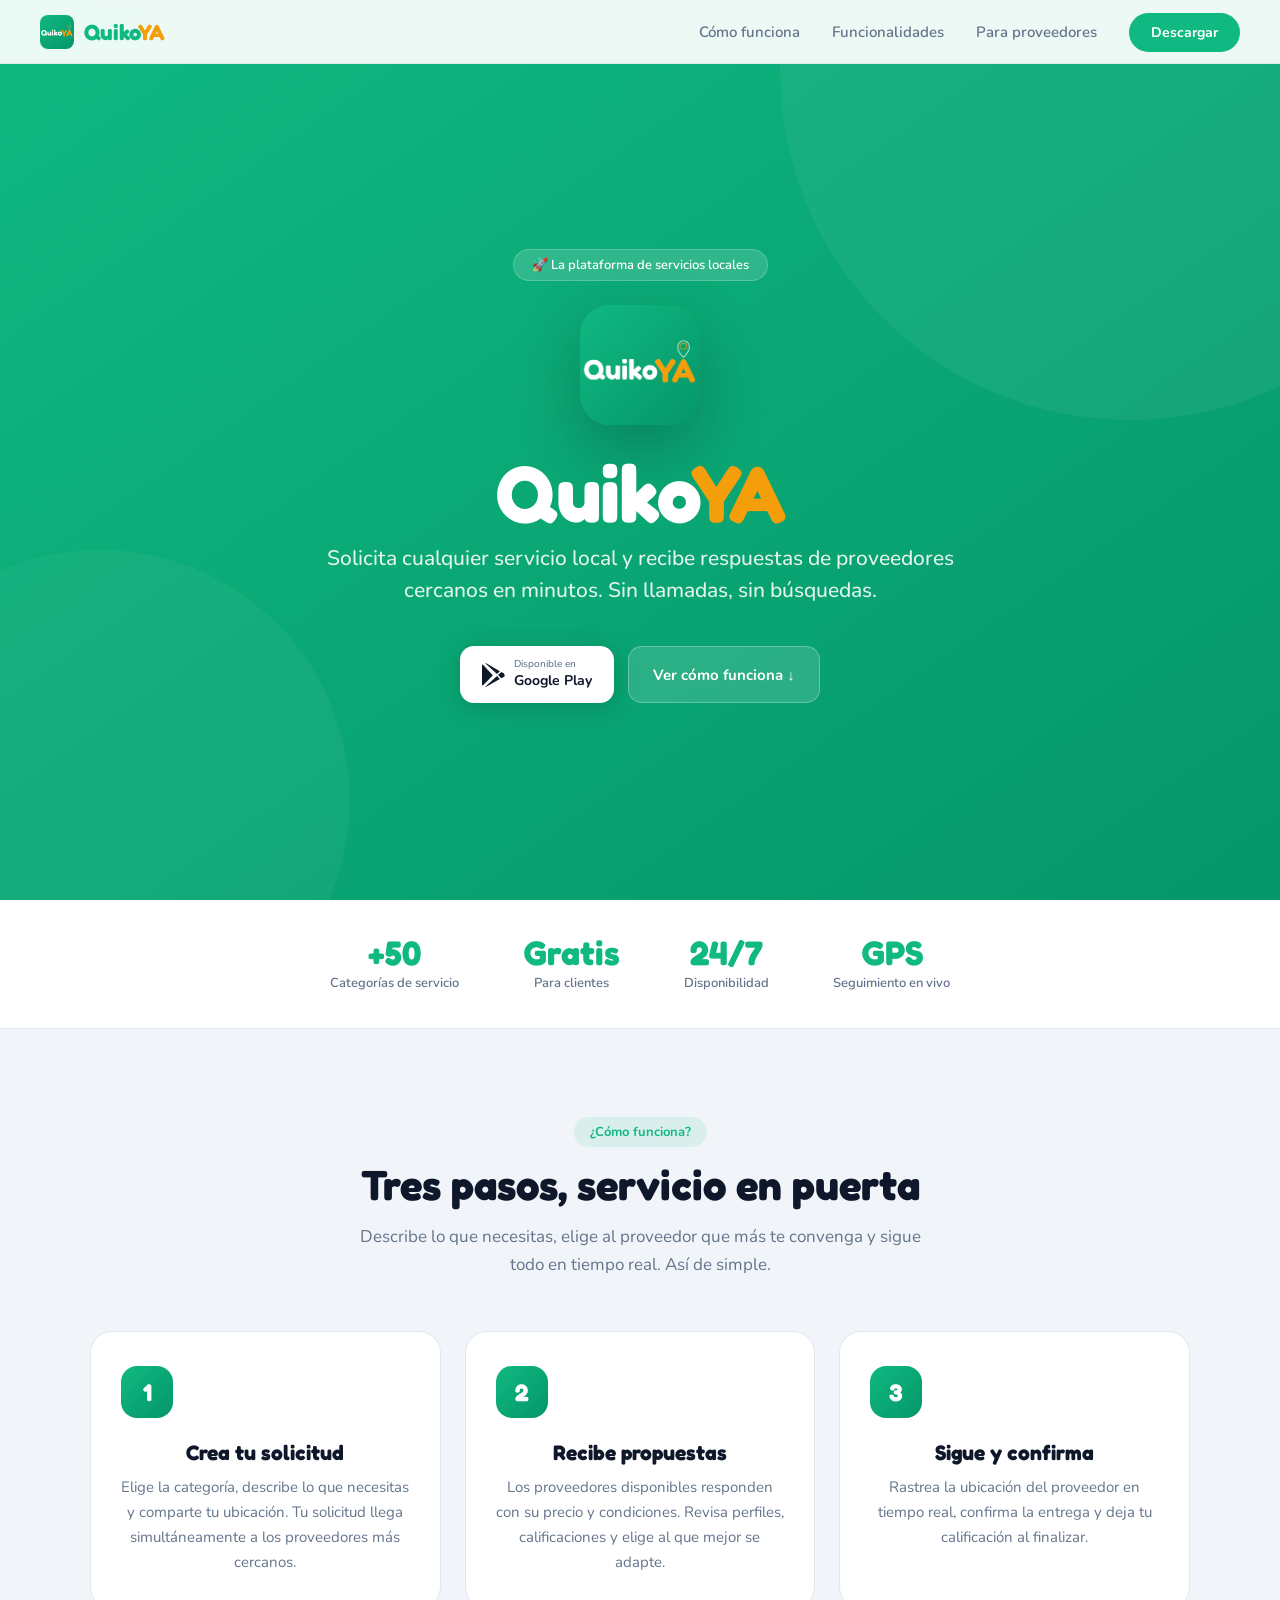
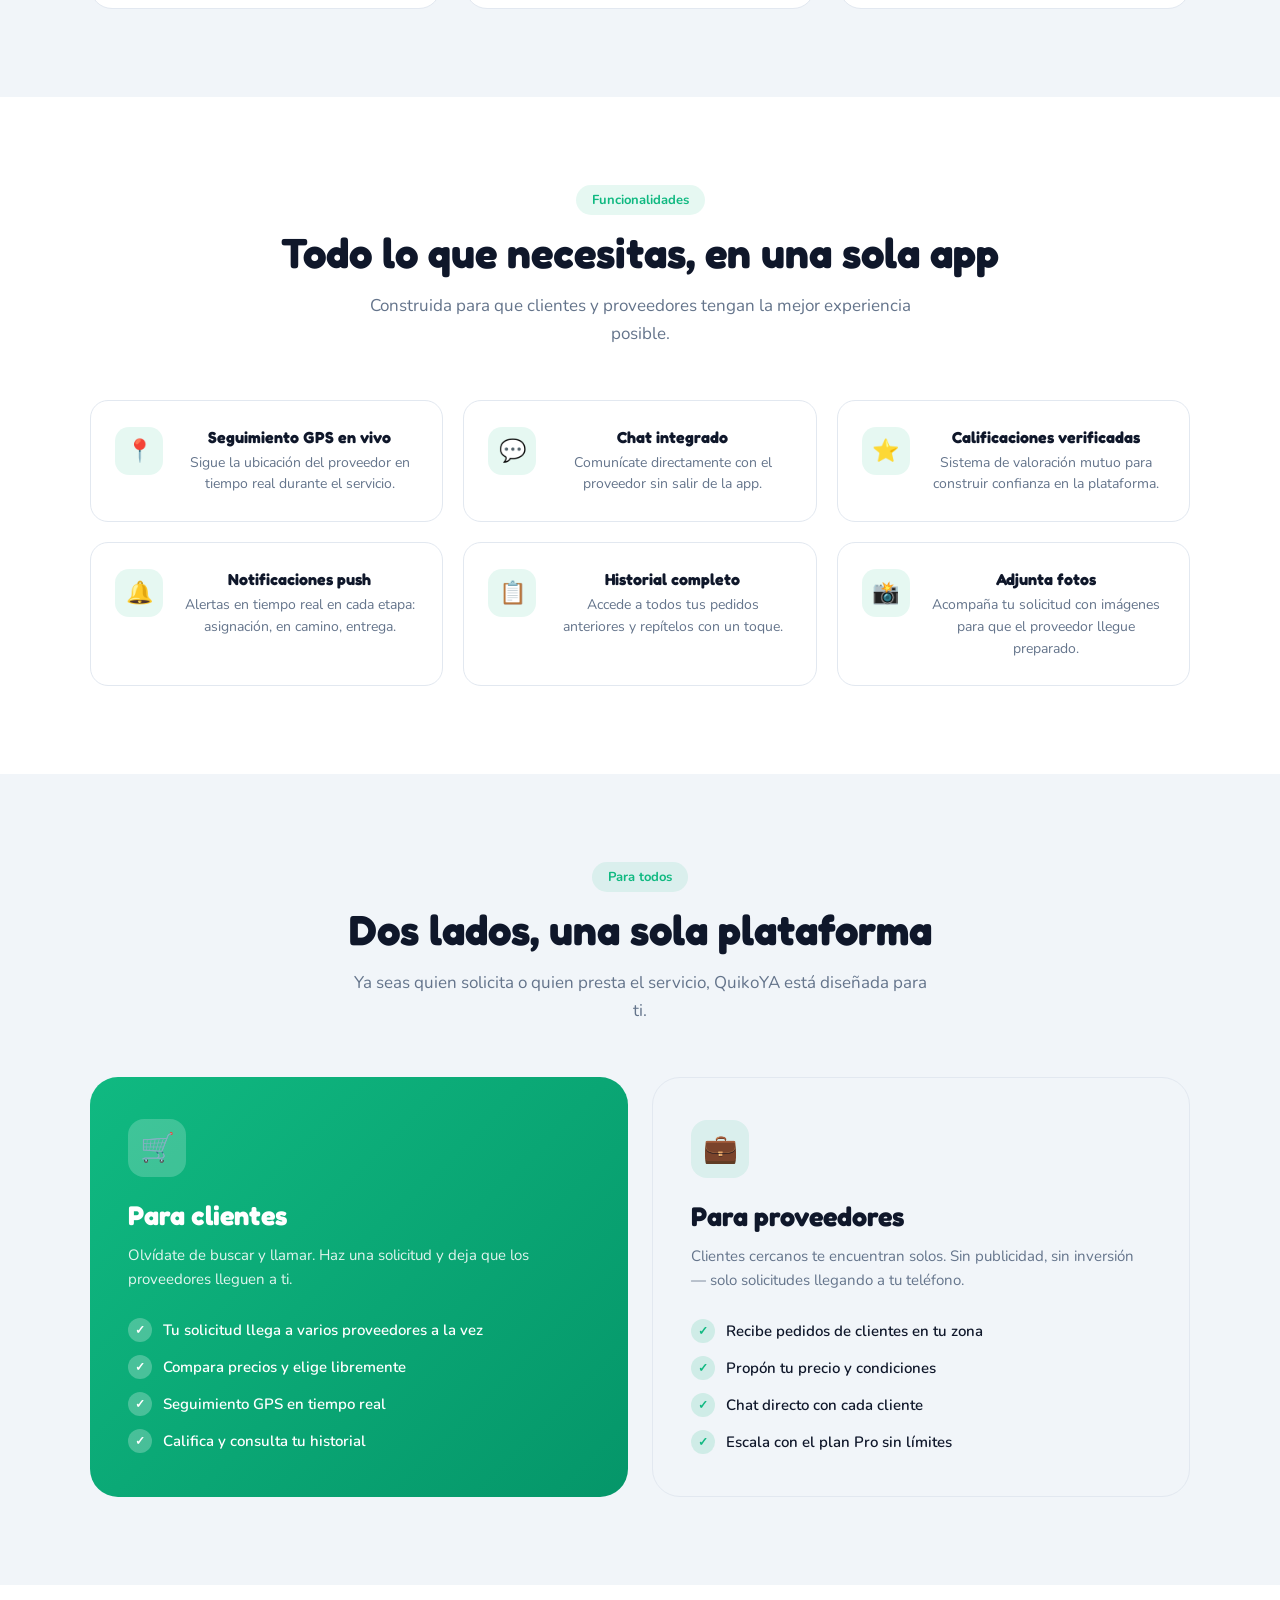
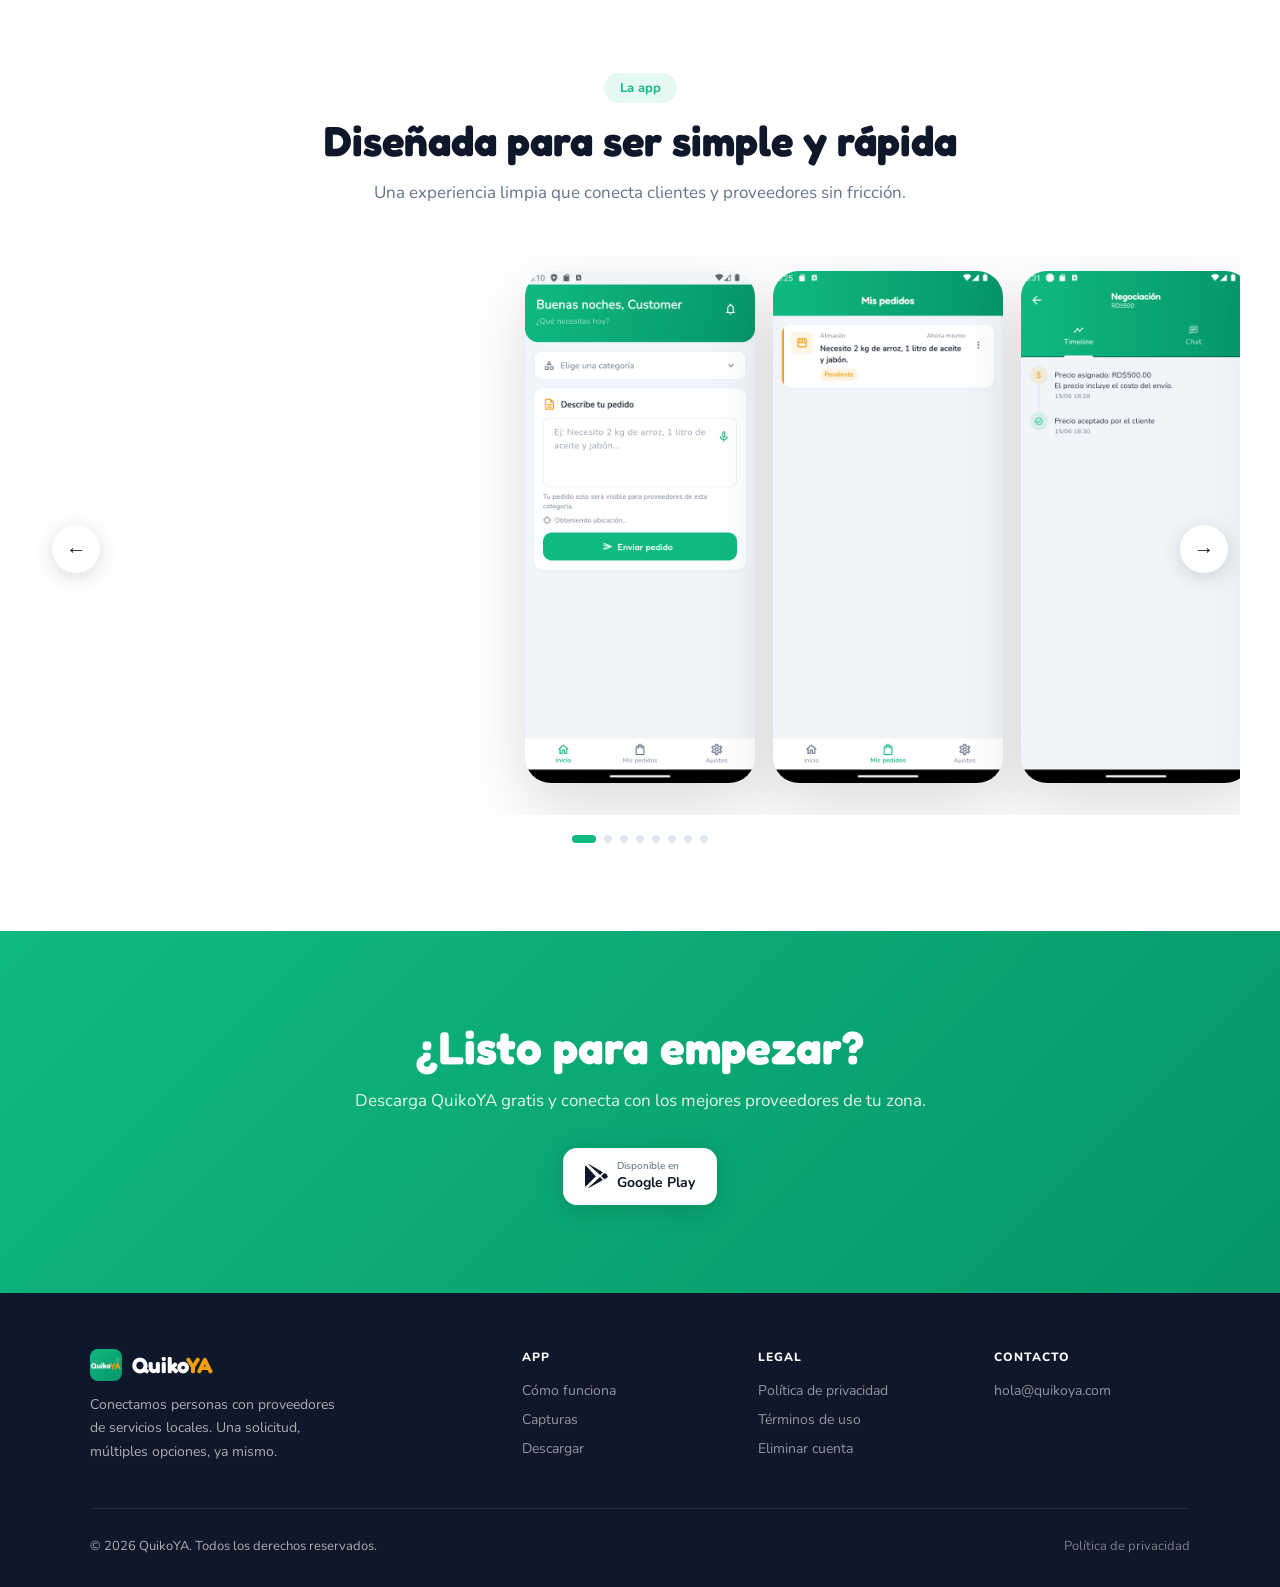
==== commit 6e7b8121: "SEO completo + menú mejorado Nav: reemplaza Privacidad por Funcionalidades y Para proveedores SEO: t" ====
--- a/index.html
+++ b/index.html
@@ -3,11 +3,75 @@
 <head>
   <meta charset="UTF-8">
   <meta name="viewport" content="width=device-width, initial-scale=1.0">
-  <title>QuikoYA — Servicios locales, al instante</title>
-  <meta name="description" content="QuikoYA conecta clientes con proveedores de servicios locales en minutos. Describe lo que necesitas, recibe ofertas de proveedores cercanos y sigue todo en tiempo real.">
-  <meta property="og:title" content="QuikoYA — Servicios locales, al instante">
+
+  <!-- Primary SEO -->
+  <title>QuikoYA — Servicios locales a domicilio, al instante</title>
+  <meta name="description" content="Solicita plomeros, electricistas, delivery y más en minutos. QuikoYA conecta clientes con proveedores locales cercanos. Sin llamadas, sin búsquedas — un pedido llega a varios proveedores a la vez.">
+  <meta name="keywords" content="servicios a domicilio, servicios locales, plomero cerca, electricista cerca, delivery local, proveedor de servicios, app servicios, QuikoYA">
+  <meta name="robots" content="index, follow">
+  <meta name="theme-color" content="#10B981">
+  <link rel="canonical" href="https://quikoya.com/">
+
+  <!-- Open Graph -->
+  <meta property="og:type" content="website">
+  <meta property="og:url" content="https://quikoya.com/">
+  <meta property="og:title" content="QuikoYA — Servicios locales a domicilio, al instante">
   <meta property="og:description" content="Solicita cualquier servicio local y recibe respuestas de proveedores cercanos en minutos. Sin llamadas, sin búsquedas.">
-  <meta property="og:image" content="assets/logo.png">
+  <meta property="og:image" content="https://quikoya.com/assets/og-cover.png">
+  <meta property="og:image:width" content="1200">
+  <meta property="og:image:height" content="630">
+  <meta property="og:locale" content="es">
+  <meta property="og:site_name" content="QuikoYA">
+
+  <!-- Twitter Card -->
+  <meta name="twitter:card" content="summary_large_image">
+  <meta name="twitter:title" content="QuikoYA — Servicios locales a domicilio, al instante">
+  <meta name="twitter:description" content="Solicita cualquier servicio local y recibe respuestas de proveedores cercanos en minutos.">
+  <meta name="twitter:image" content="https://quikoya.com/assets/og-cover.png">
+
+  <!-- Schema.org JSON-LD -->
+  <script type="application/ld+json">
+  [
+    {
+      "@context": "https://schema.org",
+      "@type": "Organization",
+      "name": "QuikoYA",
+      "url": "https://quikoya.com",
+      "logo": "https://quikoya.com/assets/logo.png",
+      "description": "Plataforma de servicios locales a domicilio. Conecta clientes con proveedores cercanos en tiempo real.",
+      "contactPoint": {
+        "@type": "ContactPoint",
+        "email": "hola@quikoya.com",
+        "contactType": "customer support"
+      },
+      "sameAs": []
+    },
+    {
+      "@context": "https://schema.org",
+      "@type": "MobileApplication",
+      "name": "QuikoYA",
+      "description": "Solicita plomeros, electricistas, delivery y más. Un pedido llega a los proveedores más cercanos al instante.",
+      "applicationCategory": "LifestyleApplication",
+      "operatingSystem": "ANDROID",
+      "offers": {
+        "@type": "Offer",
+        "price": "0",
+        "priceCurrency": "USD"
+      },
+      "url": "https://quikoya.com",
+      "image": "https://quikoya.com/assets/logo.png",
+      "featureList": [
+        "Seguimiento GPS en tiempo real",
+        "Chat integrado con el proveedor",
+        "Sistema de calificaciones mutuo",
+        "Notificaciones push",
+        "Historial de pedidos",
+        "Adjuntar fotos a la solicitud"
+      ]
+    }
+  ]
+  </script>
+
   <link rel="icon" href="assets/logo.png" type="image/png">
   <link rel="stylesheet" href="css/main.css">
   <style>
@@ -336,8 +400,8 @@
     </a>
     <ul class="nav-links" id="nav-links">
       <li><a href="#como-funciona">Cómo funciona</a></li>
-      <li><a href="#capturas">La app</a></li>
-      <li><a href="privacy.html">Privacidad</a></li>
+      <li><a href="#funcionalidades">Funcionalidades</a></li>
+      <li><a href="#para-proveedores">Para proveedores</a></li>
       <li><a href="#descarga" class="nav-cta">Descargar</a></li>
     </ul>
     <button class="nav-hamburger" id="hamburger" aria-label="Menú" aria-expanded="false">
@@ -349,7 +413,7 @@
   <section class="hero">
     <div class="hero-content">
       <div class="hero-badge">🚀 La plataforma de servicios locales</div>
-      <img src="assets/logo.png" alt="QuikoYA" class="hero-logo">
+      <img src="assets/logo.png" alt="QuikoYA" class="hero-logo" loading="eager">
       <h1>Quiko<span>YA</span></h1>
       <p class="hero-sub">Solicita cualquier servicio local y recibe respuestas de proveedores cercanos en minutos. Sin llamadas, sin búsquedas.</p>
       <div class="hero-actions">
@@ -402,7 +466,7 @@
   </section>
 
   <!-- FEATURES -->
-  <section class="section">
+  <section class="section" id="funcionalidades">
     <div class="container text-center">
       <span class="section-label">Funcionalidades</span>
       <h2 class="section-title">Todo lo que necesitas, en una sola app</h2>
@@ -455,7 +519,7 @@
   </section>
 
   <!-- FOR WHO -->
-  <section class="section section-bg">
+  <section class="section section-bg" id="para-proveedores">
     <div class="container">
       <div class="text-center">
         <span class="section-label">Para todos</span>
@@ -500,14 +564,14 @@
       <button class="carousel-btn prev" id="prev" aria-label="Anterior">&#8592;</button>
       <div class="screenshots-track" id="track">
         <div class="spacer"></div>
-        <div class="shot"><img src="assets/customer_home_screen.png" alt="Inicio del cliente"></div>
-        <div class="shot"><img src="assets/mispedidos.png" alt="Mis pedidos"></div>
-        <div class="shot"><img src="assets/negociacion.png" alt="Negociación de precio"></div>
-        <div class="shot"><img src="assets/detallespedido.png" alt="Detalle de pedido"></div>
-        <div class="shot"><img src="assets/pedidoasigando.png" alt="Pedido asignado"></div>
-        <div class="shot"><img src="assets/pedidocompletado.png" alt="Pedido completado"></div>
-        <div class="shot"><img src="assets/pedidospendientes.png" alt="Pedidos pendientes — vista proveedor"></div>
-        <div class="shot"><img src="assets/despacho.png" alt="Panel de despacho"></div>
+        <div class="shot"><img src="assets/customer_home_screen.png" alt="Inicio del cliente" loading="lazy"></div>
+        <div class="shot"><img src="assets/mispedidos.png" alt="Mis pedidos" loading="lazy"></div>
+        <div class="shot"><img src="assets/negociacion.png" alt="Negociación de precio" loading="lazy"></div>
+        <div class="shot"><img src="assets/detallespedido.png" alt="Detalle de pedido" loading="lazy"></div>
+        <div class="shot"><img src="assets/pedidoasigando.png" alt="Pedido asignado" loading="lazy"></div>
+        <div class="shot"><img src="assets/pedidocompletado.png" alt="Pedido completado" loading="lazy"></div>
+        <div class="shot"><img src="assets/pedidospendientes.png" alt="Pedidos pendientes — vista proveedor" loading="lazy"></div>
+        <div class="shot"><img src="assets/despacho.png" alt="Panel de despacho" loading="lazy"></div>
         <div class="spacer"></div>
       </div>
       <button class="carousel-btn next" id="next" aria-label="Siguiente">&#8594;</button>
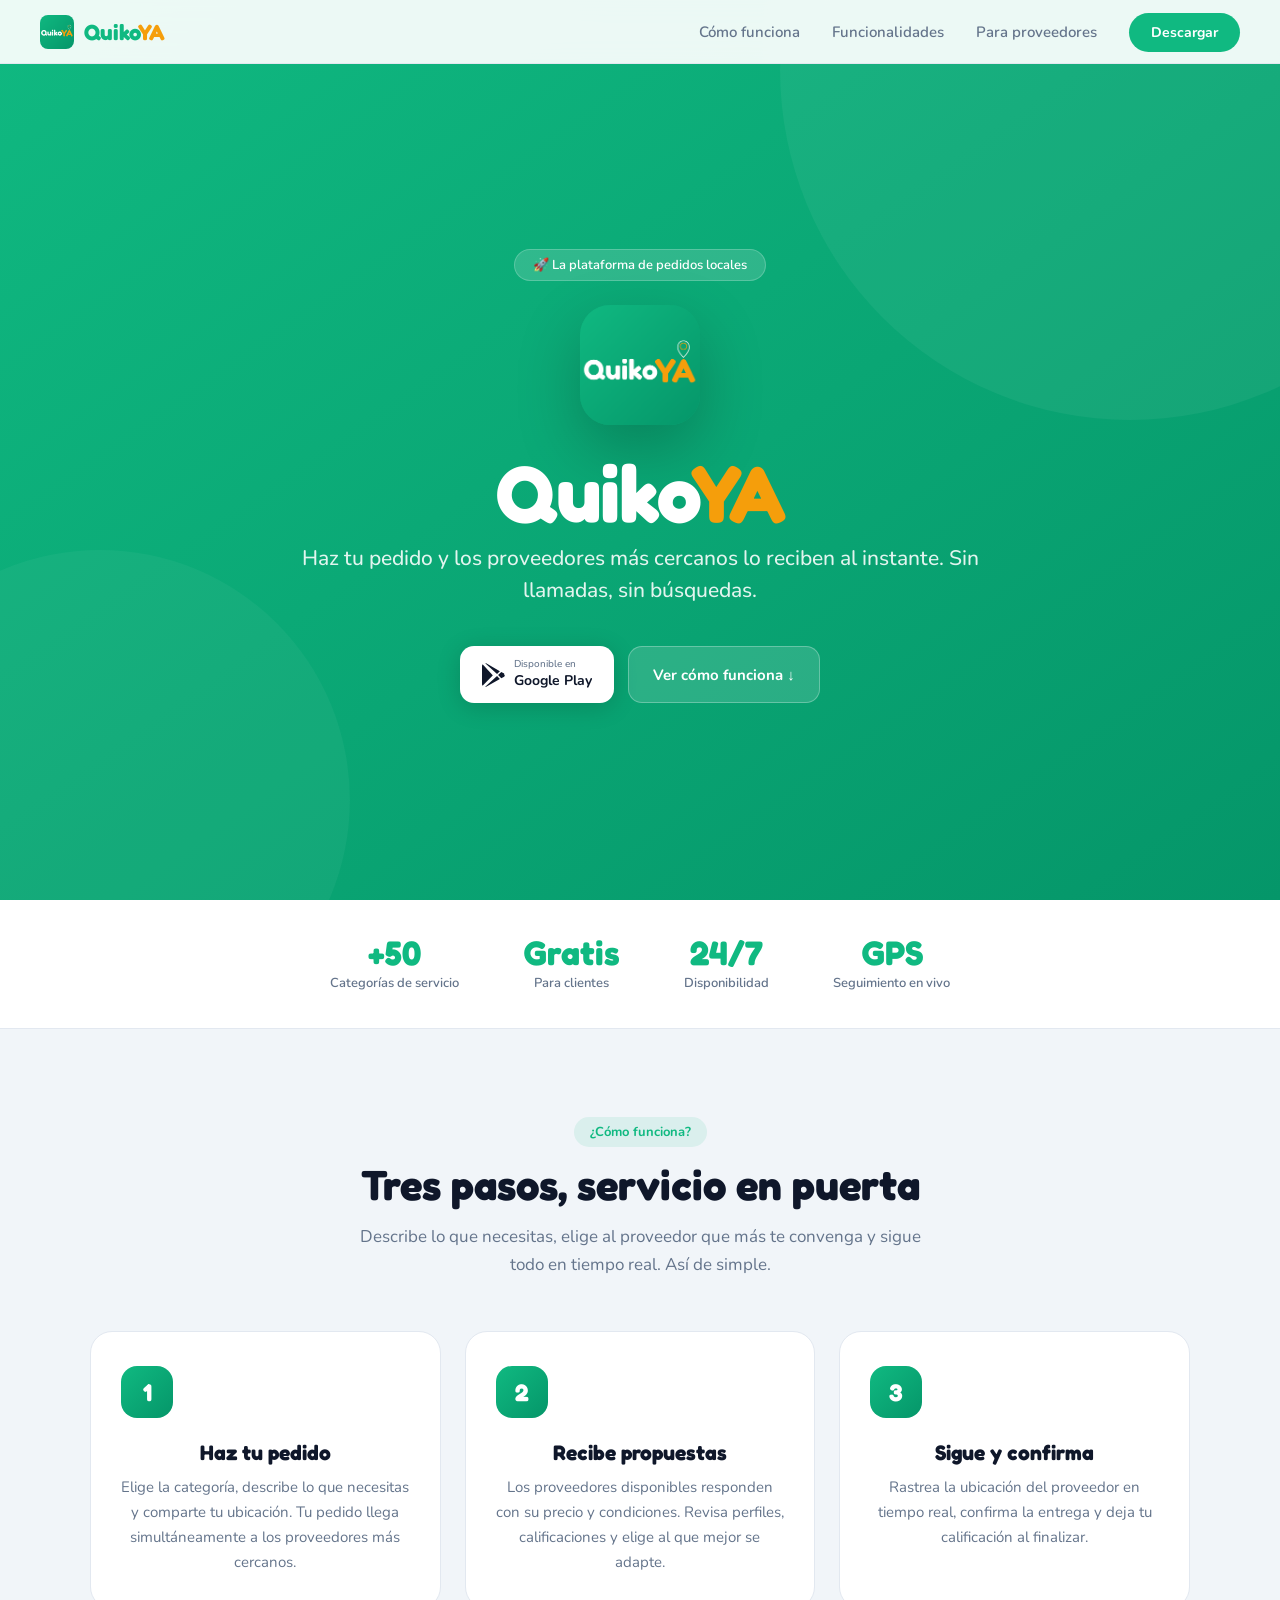
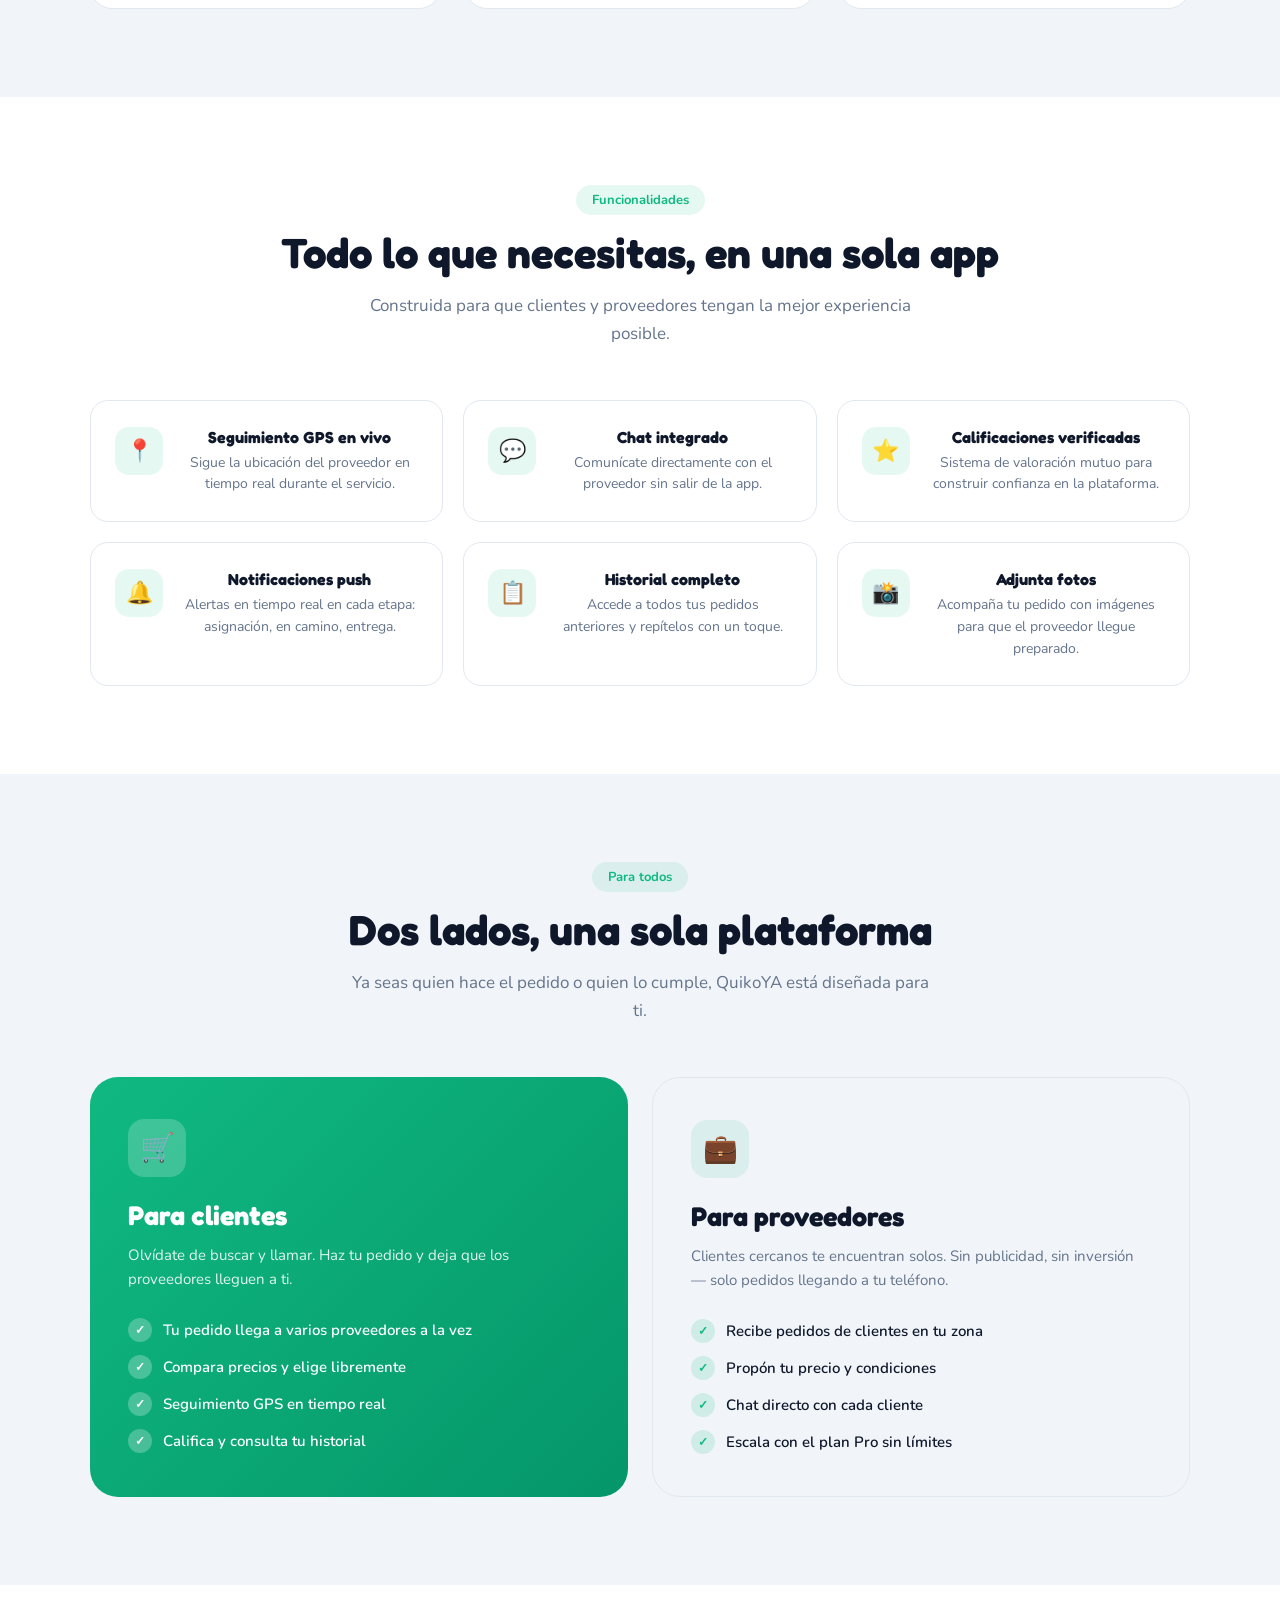
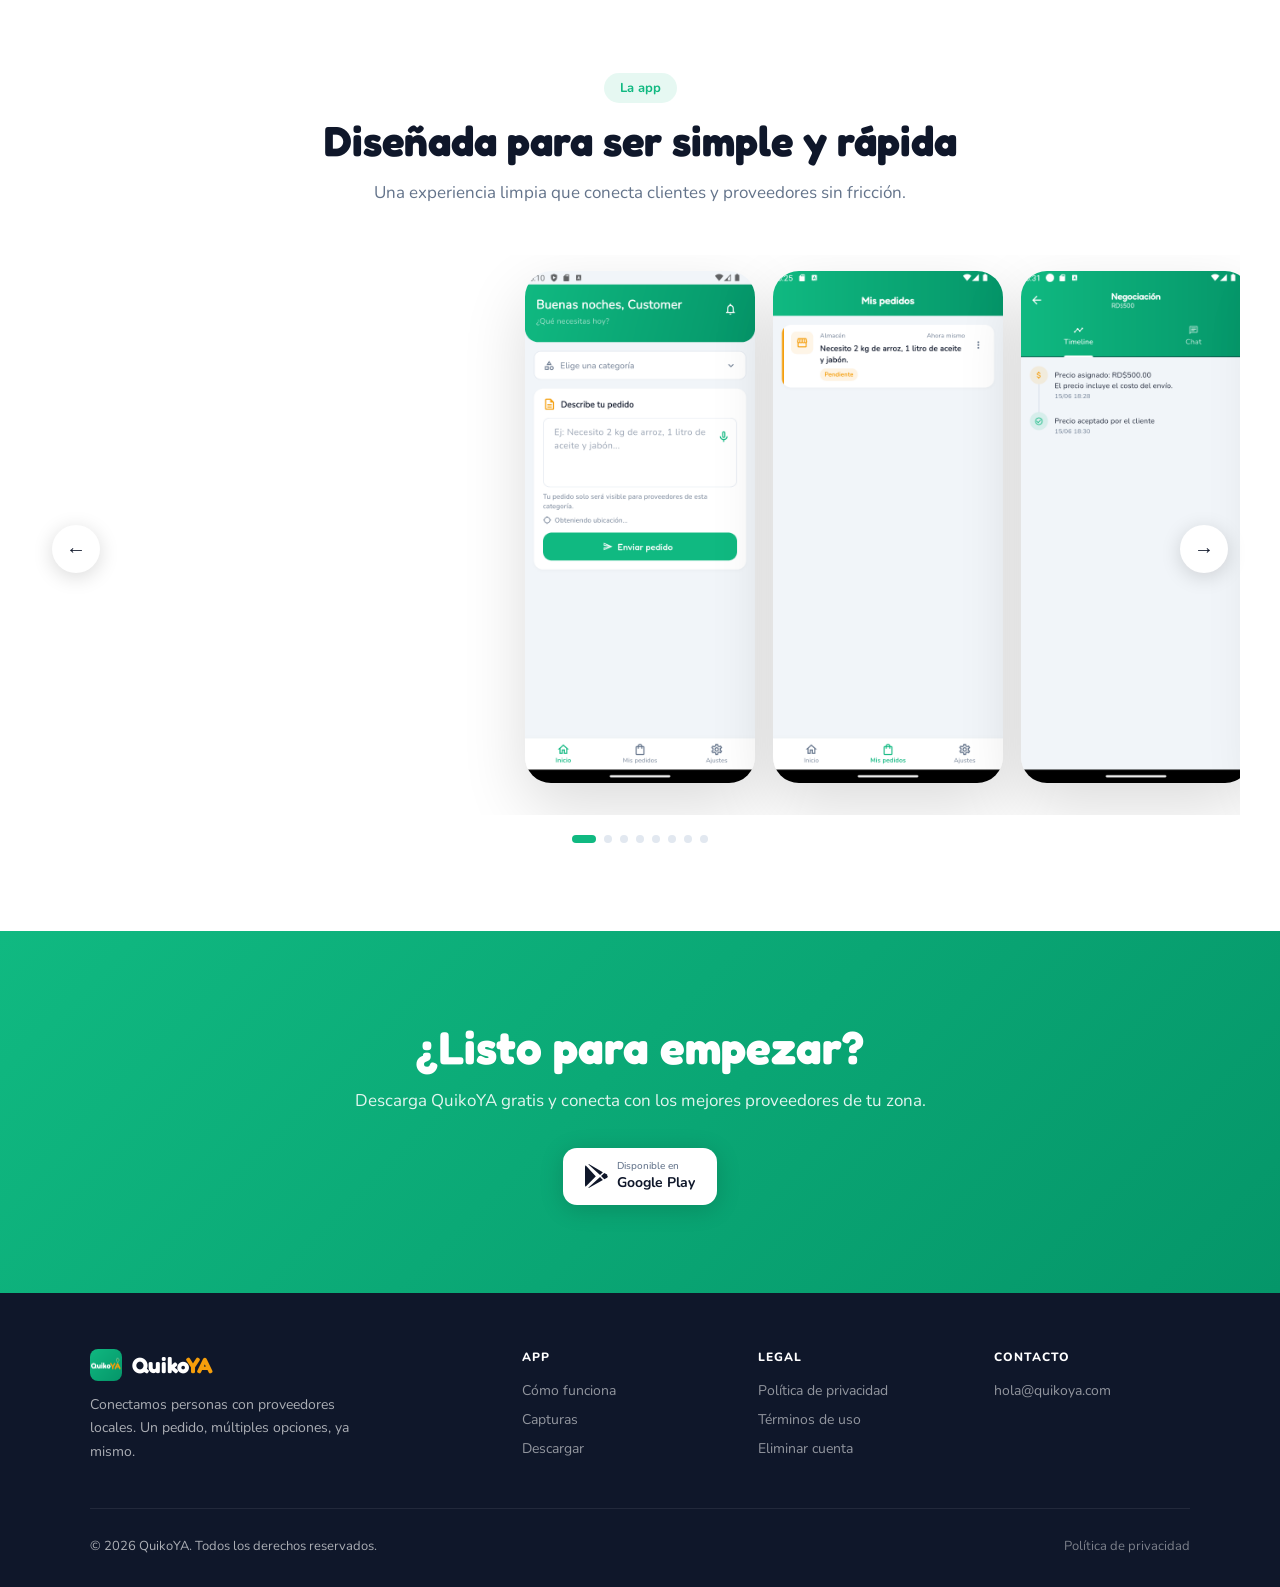
==== commit 38497c0d: "Refactor: CSS al main.css, JSON-LD a schema.js, HTML limpio - Todo el CSS inline de index.html movid" ====
--- a/index.html
+++ b/index.html
@@ -3,396 +3,31 @@
 <head>
   <meta charset="UTF-8">
   <meta name="viewport" content="width=device-width, initial-scale=1.0">
-
-  <!-- Primary SEO -->
   <title>QuikoYA — Servicios locales a domicilio, al instante</title>
-  <meta name="description" content="Solicita plomeros, electricistas, delivery y más en minutos. QuikoYA conecta clientes con proveedores locales cercanos. Sin llamadas, sin búsquedas — un pedido llega a varios proveedores a la vez.">
-  <meta name="keywords" content="servicios a domicilio, servicios locales, plomero cerca, electricista cerca, delivery local, proveedor de servicios, app servicios, QuikoYA">
+  <meta name="description" content="Haz tu pedido y los proveedores más cercanos lo reciben al instante. QuikoYA conecta clientes con proveedores locales — sin llamadas, sin búsquedas, un pedido llega a varios proveedores a la vez.">
+  <meta name="keywords" content="pedidos a domicilio, servicios locales, hacer pedido, proveedor cercano, delivery local, marketplace local, app pedidos, QuikoYA">
   <meta name="robots" content="index, follow">
   <meta name="theme-color" content="#10B981">
   <link rel="canonical" href="https://quikoya.com/">
-
-  <!-- Open Graph -->
   <meta property="og:type" content="website">
   <meta property="og:url" content="https://quikoya.com/">
   <meta property="og:title" content="QuikoYA — Servicios locales a domicilio, al instante">
-  <meta property="og:description" content="Solicita cualquier servicio local y recibe respuestas de proveedores cercanos en minutos. Sin llamadas, sin búsquedas.">
-  <meta property="og:image" content="https://quikoya.com/assets/og-cover.png">
-  <meta property="og:image:width" content="1200">
-  <meta property="og:image:height" content="630">
+  <meta property="og:description" content="Haz tu pedido y los proveedores más cercanos lo reciben al instante. Sin llamadas, sin búsquedas.">
+  <meta property="og:image" content="https://quikoya.com/assets/seo.png">
+  <meta property="og:image:width" content="1909">
+  <meta property="og:image:height" content="821">
   <meta property="og:locale" content="es">
   <meta property="og:site_name" content="QuikoYA">
-
-  <!-- Twitter Card -->
   <meta name="twitter:card" content="summary_large_image">
   <meta name="twitter:title" content="QuikoYA — Servicios locales a domicilio, al instante">
-  <meta name="twitter:description" content="Solicita cualquier servicio local y recibe respuestas de proveedores cercanos en minutos.">
-  <meta name="twitter:image" content="https://quikoya.com/assets/og-cover.png">
-
-  <!-- Schema.org JSON-LD -->
-  <script type="application/ld+json">
-  [
-    {
-      "@context": "https://schema.org",
-      "@type": "Organization",
-      "name": "QuikoYA",
-      "url": "https://quikoya.com",
-      "logo": "https://quikoya.com/assets/logo.png",
-      "description": "Plataforma de servicios locales a domicilio. Conecta clientes con proveedores cercanos en tiempo real.",
-      "contactPoint": {
-        "@type": "ContactPoint",
-        "email": "hola@quikoya.com",
-        "contactType": "customer support"
-      },
-      "sameAs": []
-    },
-    {
-      "@context": "https://schema.org",
-      "@type": "MobileApplication",
-      "name": "QuikoYA",
-      "description": "Solicita plomeros, electricistas, delivery y más. Un pedido llega a los proveedores más cercanos al instante.",
-      "applicationCategory": "LifestyleApplication",
-      "operatingSystem": "ANDROID",
-      "offers": {
-        "@type": "Offer",
-        "price": "0",
-        "priceCurrency": "USD"
-      },
-      "url": "https://quikoya.com",
-      "image": "https://quikoya.com/assets/logo.png",
-      "featureList": [
-        "Seguimiento GPS en tiempo real",
-        "Chat integrado con el proveedor",
-        "Sistema de calificaciones mutuo",
-        "Notificaciones push",
-        "Historial de pedidos",
-        "Adjuntar fotos a la solicitud"
-      ]
-    }
-  ]
-  </script>
-
+  <meta name="twitter:description" content="Haz tu pedido y los proveedores más cercanos lo reciben al instante.">
+  <meta name="twitter:image" content="https://quikoya.com/assets/seo.png">
   <link rel="icon" href="assets/logo.png" type="image/png">
   <link rel="stylesheet" href="css/main.css">
-  <style>
-    /* ── HERO ── */
-    .hero {
-      min-height: 100vh;
-      background: linear-gradient(145deg, var(--primary) 0%, var(--primary-dark) 100%);
-      display: flex;
-      align-items: center;
-      justify-content: center;
-      text-align: center;
-      padding: calc(var(--nav-h) + 60px) 24px 72px;
-      position: relative;
-      overflow: hidden;
-    }
-
-    .hero::before {
-      content: '';
-      position: absolute;
-      width: 700px; height: 700px;
-      border-radius: 50%;
-      background: rgba(255,255,255,0.05);
-      top: -280px; right: -200px;
-    }
-
-    .hero::after {
-      content: '';
-      position: absolute;
-      width: 500px; height: 500px;
-      border-radius: 50%;
-      background: rgba(255,255,255,0.04);
-      bottom: -150px; left: -150px;
-    }
-
-    .hero-content { position: relative; z-index: 1; max-width: 680px; }
-
-    .hero-badge {
-      display: inline-flex;
-      align-items: center;
-      gap: 6px;
-      background: rgba(255,255,255,0.15);
-      color: white;
-      padding: 6px 18px;
-      border-radius: 50px;
-      font-size: 13px;
-      font-weight: 600;
-      margin-bottom: 24px;
-      border: 1px solid rgba(255,255,255,0.2);
-    }
-
-    .hero-logo {
-      width: 120px; height: 120px;
-      border-radius: 30px;
-      margin: 0 auto 28px;
-      object-fit: cover;
-      box-shadow: 0 24px 64px rgba(0,0,0,0.22);
-    }
-
-    .hero h1 {
-      font-size: clamp(56px, 10vw, 80px);
-      font-weight: 700;
-      color: white;
-      line-height: 1;
-      margin-bottom: 10px;
-      letter-spacing: -1px;
-    }
-
-    .hero h1 span { color: var(--accent); }
-
-    .hero-sub {
-      font-size: clamp(17px, 2.5vw, 21px);
-      color: rgba(255,255,255,0.88);
-      margin-bottom: 40px;
-      font-weight: 500;
-      line-height: 1.5;
-    }
-
-    .hero-actions { display: flex; gap: 14px; justify-content: center; flex-wrap: wrap; }
-
-    /* ── STATS ── */
-    .stats {
-      background: white;
-      padding: 36px 40px;
-      display: flex;
-      justify-content: center;
-      gap: 64px;
-      flex-wrap: wrap;
-      border-bottom: 1px solid var(--border);
-    }
-
-    .stat { text-align: center; }
-
-    .stat-num {
-      font-family: 'Fredoka', sans-serif;
-      font-size: 34px;
-      font-weight: 700;
-      color: var(--primary);
-      line-height: 1;
-    }
-
-    .stat-label { font-size: 13px; color: var(--text-sub); font-weight: 600; margin-top: 4px; }
-
-    /* ── STEPS ── */
-    .steps {
-      display: grid;
-      grid-template-columns: repeat(auto-fit, minmax(270px, 1fr));
-      gap: 24px;
-      margin-top: 52px;
-    }
-
-    .step {
-      background: white;
-      border-radius: 22px;
-      padding: 34px 30px;
-      border: 1px solid var(--border);
-      transition: transform 0.25s, box-shadow 0.25s;
-    }
-
-    .step:hover { transform: translateY(-5px); box-shadow: 0 16px 48px rgba(0,0,0,0.08); }
-
-    .step-num {
-      width: 52px; height: 52px;
-      border-radius: 16px;
-      background: linear-gradient(135deg, var(--primary), var(--primary-dark));
-      display: flex;
-      align-items: center;
-      justify-content: center;
-      font-family: 'Fredoka', sans-serif;
-      font-size: 24px;
-      font-weight: 700;
-      color: white;
-      margin-bottom: 22px;
-    }
-
-    .step h3 { font-size: 21px; margin-bottom: 10px; }
-    .step p { color: var(--text-sub); line-height: 1.65; font-size: 15px; }
-
-    /* ── FEATURES GRID ── */
-    .features-grid {
-      display: grid;
-      grid-template-columns: repeat(auto-fit, minmax(280px, 1fr));
-      gap: 20px;
-      margin-top: 52px;
-    }
-
-    .feature-item {
-      display: flex;
-      align-items: flex-start;
-      gap: 18px;
-      background: white;
-      border: 1px solid var(--border);
-      border-radius: 18px;
-      padding: 26px 24px;
-      transition: transform 0.2s, box-shadow 0.2s;
-    }
-
-    .feature-item:hover { transform: translateY(-3px); box-shadow: 0 10px 32px rgba(0,0,0,0.07); }
-
-    .feature-icon {
-      width: 48px; height: 48px;
-      border-radius: 14px;
-      background: rgba(16,185,129,0.1);
-      display: flex;
-      align-items: center;
-      justify-content: center;
-      font-size: 22px;
-      flex-shrink: 0;
-    }
-
-    .feature-text h4 { font-size: 16px; font-weight: 700; margin-bottom: 5px; color: var(--text); }
-    .feature-text p { font-size: 14px; color: var(--text-sub); line-height: 1.55; margin: 0; }
-
-    /* ── FOR WHO ── */
-    .for-who {
-      display: grid;
-      grid-template-columns: 1fr 1fr;
-      gap: 24px;
-      margin-top: 52px;
-    }
-
-    @media (max-width: 760px) { .for-who { grid-template-columns: 1fr; } }
-
-    .for-card { border-radius: 28px; padding: 42px 38px; }
-    .for-card.client { background: linear-gradient(135deg, var(--primary), var(--primary-dark)); }
-    .for-card.provider { background: var(--bg); border: 1px solid var(--border); }
-
-    .card-icon {
-      width: 58px; height: 58px;
-      border-radius: 16px;
-      display: flex; align-items: center; justify-content: center;
-      font-size: 28px;
-      margin-bottom: 22px;
-    }
-
-    .for-card.client .card-icon { background: rgba(255,255,255,0.2); }
-    .for-card.provider .card-icon { background: rgba(16,185,129,0.1); }
-
-    .for-card h3 { font-size: 27px; margin-bottom: 12px; }
-    .for-card.client h3 { color: white; }
-    .for-card > p { font-size: 15px; margin-bottom: 26px; line-height: 1.65; }
-    .for-card.client > p { color: rgba(255,255,255,0.88); }
-    .for-card.provider > p { color: var(--text-sub); }
-
-    .feature-list { list-style: none; display: flex; flex-direction: column; gap: 13px; }
-
-    .feature-list li {
-      display: flex; align-items: center; gap: 11px;
-      font-size: 15px; font-weight: 600;
-    }
-
-    .check {
-      width: 24px; height: 24px;
-      border-radius: 50%;
-      display: flex; align-items: center; justify-content: center;
-      font-size: 12px; flex-shrink: 0;
-    }
-
-    .for-card.client .feature-list li { color: white; }
-    .for-card.client .check { background: rgba(255,255,255,0.25); color: white; }
-    .for-card.provider .feature-list li { color: var(--text); }
-    .for-card.provider .check { background: rgba(16,185,129,0.15); color: var(--primary); }
-
-    /* ── CAROUSEL ── */
-    .carousel-wrapper { position: relative; margin-top: 48px; }
-
-    .screenshots-track {
-      display: flex;
-      gap: 18px;
-      overflow-x: auto;
-      padding: 16px 0 32px;
-      scroll-snap-type: x mandatory;
-      -webkit-overflow-scrolling: touch;
-      scrollbar-width: none;
-      cursor: grab;
-      scroll-behavior: smooth;
-    }
-
-    .screenshots-track:active { cursor: grabbing; }
-    .screenshots-track::-webkit-scrollbar { display: none; }
-
-    .spacer { flex-shrink: 0; width: calc(50vw - 125px); }
-
-    .shot { flex-shrink: 0; scroll-snap-align: center; width: 230px; }
-
-    .shot img {
-      width: 100%;
-      border-radius: 26px;
-      box-shadow: 0 24px 64px rgba(0,0,0,0.14);
-    }
-
-    .carousel-btn {
-      position: absolute;
-      top: 50%; transform: translateY(-50%);
-      width: 48px; height: 48px;
-      border-radius: 50%;
-      background: white;
-      border: none;
-      box-shadow: 0 4px 20px rgba(0,0,0,0.15);
-      cursor: pointer;
-      display: flex; align-items: center; justify-content: center;
-      font-size: 20px;
-      color: var(--text);
-      z-index: 10;
-      transition: background 0.2s, transform 0.2s, box-shadow 0.2s;
-    }
-
-    .carousel-btn:hover {
-      background: var(--primary); color: white;
-      transform: translateY(-50%) scale(1.08);
-      box-shadow: 0 8px 28px rgba(16,185,129,0.35);
-    }
-
-    .carousel-btn.prev { left: 12px; }
-    .carousel-btn.next { right: 12px; }
-
-    .carousel-dots { display: flex; justify-content: center; gap: 8px; margin-top: 20px; }
-
-    .dot {
-      width: 8px; height: 8px;
-      border-radius: 50%;
-      background: var(--border);
-      cursor: pointer;
-      transition: background 0.2s, width 0.3s;
-      border: none;
-    }
-
-    .dot.active { background: var(--primary); width: 24px; border-radius: 4px; }
-
-    /* ── CTA ── */
-    .cta-section {
-      background: linear-gradient(135deg, var(--primary), var(--primary-dark));
-      text-align: center;
-      padding: 88px 24px;
-    }
-
-    .cta-section h2 { color: white; font-size: clamp(30px, 4vw, 46px); margin-bottom: 14px; }
-    .cta-section p { color: rgba(255,255,255,0.88); font-size: 17px; margin-bottom: 36px; }
-
-    /* ── NAV MOBILE OPEN ── */
-    #nav-links.open {
-      display: flex !important;
-      flex-direction: column;
-      position: absolute;
-      top: var(--nav-h); left: 0; right: 0;
-      background: white;
-      padding: 20px 24px;
-      border-bottom: 1px solid var(--border);
-      box-shadow: 0 8px 24px rgba(0,0,0,0.08);
-      gap: 16px;
-    }
-
-    @media (max-width: 600px) {
-      .stats { gap: 28px; padding: 28px 24px; }
-      .hero-actions { flex-direction: column; align-items: center; }
-      .for-card { padding: 32px 24px; }
-    }
-  </style>
+  <script src="js/schema.js" defer></script>
 </head>
 <body>
 
-  <!-- NAV -->
   <nav class="nav">
     <a href="index.html" class="nav-logo">
       <img src="assets/logo.png" alt="QuikoYA">
@@ -409,13 +44,12 @@
     </button>
   </nav>
 
-  <!-- HERO -->
   <section class="hero">
     <div class="hero-content">
-      <div class="hero-badge">🚀 La plataforma de servicios locales</div>
+      <div class="hero-badge">🚀 La plataforma de pedidos locales</div>
       <img src="assets/logo.png" alt="QuikoYA" class="hero-logo" loading="eager">
       <h1>Quiko<span>YA</span></h1>
-      <p class="hero-sub">Solicita cualquier servicio local y recibe respuestas de proveedores cercanos en minutos. Sin llamadas, sin búsquedas.</p>
+      <p class="hero-sub">Haz tu pedido y los proveedores más cercanos lo reciben al instante. Sin llamadas, sin búsquedas.</p>
       <div class="hero-actions">
         <a href="#descarga" class="btn btn-store" id="descarga">
           <svg viewBox="0 0 24 24" fill="currentColor">
@@ -431,7 +65,6 @@
     </div>
   </section>
 
-  <!-- STATS -->
   <div class="stats">
     <div class="stat"><div class="stat-num">+50</div><div class="stat-label">Categorías de servicio</div></div>
     <div class="stat"><div class="stat-num">Gratis</div><div class="stat-label">Para clientes</div></div>
@@ -439,7 +72,6 @@
     <div class="stat"><div class="stat-num">GPS</div><div class="stat-label">Seguimiento en vivo</div></div>
   </div>
 
-  <!-- HOW IT WORKS -->
   <section class="section section-bg" id="como-funciona">
     <div class="container text-center">
       <span class="section-label">¿Cómo funciona?</span>
@@ -448,8 +80,8 @@
       <div class="steps">
         <div class="step">
           <div class="step-num">1</div>
-          <h3>Crea tu solicitud</h3>
-          <p>Elige la categoría, describe lo que necesitas y comparte tu ubicación. Tu solicitud llega simultáneamente a los proveedores más cercanos.</p>
+          <h3>Haz tu pedido</h3>
+          <p>Elige la categoría, describe lo que necesitas y comparte tu ubicación. Tu pedido llega simultáneamente a los proveedores más cercanos.</p>
         </div>
         <div class="step">
           <div class="step-num">2</div>
@@ -465,7 +97,6 @@
     </div>
   </section>
 
-  <!-- FEATURES -->
   <section class="section" id="funcionalidades">
     <div class="container text-center">
       <span class="section-label">Funcionalidades</span>
@@ -511,28 +142,27 @@
           <div class="feature-icon">📸</div>
           <div class="feature-text">
             <h4>Adjunta fotos</h4>
-            <p>Acompaña tu solicitud con imágenes para que el proveedor llegue preparado.</p>
-          </div>
-        </div>
-      </div>
-    </div>
-  </section>
-
-  <!-- FOR WHO -->
+            <p>Acompaña tu pedido con imágenes para que el proveedor llegue preparado.</p>
+          </div>
+        </div>
+      </div>
+    </div>
+  </section>
+
   <section class="section section-bg" id="para-proveedores">
     <div class="container">
       <div class="text-center">
         <span class="section-label">Para todos</span>
         <h2 class="section-title">Dos lados, una sola plataforma</h2>
-        <p class="section-sub">Ya seas quien solicita o quien presta el servicio, QuikoYA está diseñada para ti.</p>
+        <p class="section-sub">Ya seas quien hace el pedido o quien lo cumple, QuikoYA está diseñada para ti.</p>
       </div>
       <div class="for-who">
         <div class="for-card client">
           <div class="card-icon">🛒</div>
           <h3>Para clientes</h3>
-          <p>Olvídate de buscar y llamar. Haz una solicitud y deja que los proveedores lleguen a ti.</p>
+          <p>Olvídate de buscar y llamar. Haz tu pedido y deja que los proveedores lleguen a ti.</p>
           <ul class="feature-list">
-            <li><span class="check">✓</span> Tu solicitud llega a varios proveedores a la vez</li>
+            <li><span class="check">✓</span> Tu pedido llega a varios proveedores a la vez</li>
             <li><span class="check">✓</span> Compara precios y elige libremente</li>
             <li><span class="check">✓</span> Seguimiento GPS en tiempo real</li>
             <li><span class="check">✓</span> Califica y consulta tu historial</li>
@@ -541,7 +171,7 @@
         <div class="for-card provider">
           <div class="card-icon">💼</div>
           <h3>Para proveedores</h3>
-          <p>Clientes cercanos te encuentran solos. Sin publicidad, sin inversión — solo solicitudes llegando a tu teléfono.</p>
+          <p>Clientes cercanos te encuentran solos. Sin publicidad, sin inversión — solo pedidos llegando a tu teléfono.</p>
           <ul class="feature-list">
             <li><span class="check">✓</span> Recibe pedidos de clientes en tu zona</li>
             <li><span class="check">✓</span> Propón tu precio y condiciones</li>
@@ -553,7 +183,6 @@
     </div>
   </section>
 
-  <!-- SCREENSHOTS -->
   <section class="section" id="capturas">
     <div class="container text-center">
       <span class="section-label">La app</span>
@@ -570,7 +199,7 @@
         <div class="shot"><img src="assets/detallespedido.png" alt="Detalle de pedido" loading="lazy"></div>
         <div class="shot"><img src="assets/pedidoasigando.png" alt="Pedido asignado" loading="lazy"></div>
         <div class="shot"><img src="assets/pedidocompletado.png" alt="Pedido completado" loading="lazy"></div>
-        <div class="shot"><img src="assets/pedidospendientes.png" alt="Pedidos pendientes — vista proveedor" loading="lazy"></div>
+        <div class="shot"><img src="assets/pedidospendientes.png" alt="Pedidos pendientes" loading="lazy"></div>
         <div class="shot"><img src="assets/despacho.png" alt="Panel de despacho" loading="lazy"></div>
         <div class="spacer"></div>
       </div>
@@ -579,7 +208,6 @@
     </div>
   </section>
 
-  <!-- CTA -->
   <section class="cta-section" id="descarga">
     <h2>¿Listo para empezar?</h2>
     <p>Descarga QuikoYA gratis y conecta con los mejores proveedores de tu zona.</p>
@@ -594,7 +222,6 @@
     </a>
   </section>
 
-  <!-- FOOTER -->
   <footer class="footer">
     <div class="footer-inner">
       <div class="footer-top">
@@ -603,7 +230,7 @@
             <img src="assets/logo.png" alt="QuikoYA">
             <span>Quiko<em>YA</em></span>
           </div>
-          <p>Conectamos personas con proveedores de servicios locales. Una solicitud, múltiples opciones, ya mismo.</p>
+          <p>Conectamos personas con proveedores locales. Un pedido, múltiples opciones, ya mismo.</p>
         </div>
         <div class="footer-col">
           <h4>App</h4>
--- a/css/main.css
+++ b/css/main.css
@@ -354,3 +354,317 @@
   .prose { padding: 48px 24px 64px; }
   .page-hero { padding: calc(var(--nav-h) + 32px) 24px 40px; }
 }
+
+/* ── HERO ── */
+.hero {
+  min-height: 100vh;
+  background: linear-gradient(145deg, var(--primary) 0%, var(--primary-dark) 100%);
+  display: flex;
+  align-items: center;
+  justify-content: center;
+  text-align: center;
+  padding: calc(var(--nav-h) + 60px) 24px 72px;
+  position: relative;
+  overflow: hidden;
+}
+
+.hero::before {
+  content: '';
+  position: absolute;
+  width: 700px; height: 700px;
+  border-radius: 50%;
+  background: rgba(255,255,255,0.05);
+  top: -280px; right: -200px;
+}
+
+.hero::after {
+  content: '';
+  position: absolute;
+  width: 500px; height: 500px;
+  border-radius: 50%;
+  background: rgba(255,255,255,0.04);
+  bottom: -150px; left: -150px;
+}
+
+.hero-content { position: relative; z-index: 1; max-width: 680px; }
+
+.hero-badge {
+  display: inline-flex;
+  align-items: center;
+  gap: 6px;
+  background: rgba(255,255,255,0.15);
+  color: white;
+  padding: 6px 18px;
+  border-radius: 50px;
+  font-size: 13px;
+  font-weight: 600;
+  margin-bottom: 24px;
+  border: 1px solid rgba(255,255,255,0.2);
+}
+
+.hero-logo {
+  width: 120px; height: 120px;
+  border-radius: 30px;
+  margin: 0 auto 28px;
+  object-fit: cover;
+  box-shadow: 0 24px 64px rgba(0,0,0,0.22);
+}
+
+.hero h1 {
+  font-size: clamp(56px, 10vw, 80px);
+  font-weight: 700;
+  color: white;
+  line-height: 1;
+  margin-bottom: 10px;
+  letter-spacing: -1px;
+}
+
+.hero h1 span { color: var(--accent); }
+
+.hero-sub {
+  font-size: clamp(17px, 2.5vw, 21px);
+  color: rgba(255,255,255,0.88);
+  margin-bottom: 40px;
+  font-weight: 500;
+  line-height: 1.5;
+}
+
+.hero-actions { display: flex; gap: 14px; justify-content: center; flex-wrap: wrap; }
+
+/* ── STATS ── */
+.stats {
+  background: white;
+  padding: 36px 40px;
+  display: flex;
+  justify-content: center;
+  gap: 64px;
+  flex-wrap: wrap;
+  border-bottom: 1px solid var(--border);
+}
+
+.stat { text-align: center; }
+
+.stat-num {
+  font-family: 'Fredoka', sans-serif;
+  font-size: 34px;
+  font-weight: 700;
+  color: var(--primary);
+  line-height: 1;
+}
+
+.stat-label { font-size: 13px; color: var(--text-sub); font-weight: 600; margin-top: 4px; }
+
+/* ── STEPS ── */
+.steps {
+  display: grid;
+  grid-template-columns: repeat(auto-fit, minmax(270px, 1fr));
+  gap: 24px;
+  margin-top: 52px;
+}
+
+.step {
+  background: white;
+  border-radius: 22px;
+  padding: 34px 30px;
+  border: 1px solid var(--border);
+  transition: transform 0.25s, box-shadow 0.25s;
+}
+
+.step:hover { transform: translateY(-5px); box-shadow: 0 16px 48px rgba(0,0,0,0.08); }
+
+.step-num {
+  width: 52px; height: 52px;
+  border-radius: 16px;
+  background: linear-gradient(135deg, var(--primary), var(--primary-dark));
+  display: flex;
+  align-items: center;
+  justify-content: center;
+  font-family: 'Fredoka', sans-serif;
+  font-size: 24px;
+  font-weight: 700;
+  color: white;
+  margin-bottom: 22px;
+}
+
+.step h3 { font-size: 21px; margin-bottom: 10px; }
+.step p { color: var(--text-sub); line-height: 1.65; font-size: 15px; }
+
+/* ── FEATURES GRID ── */
+.features-grid {
+  display: grid;
+  grid-template-columns: repeat(auto-fit, minmax(280px, 1fr));
+  gap: 20px;
+  margin-top: 52px;
+}
+
+.feature-item {
+  display: flex;
+  align-items: flex-start;
+  gap: 18px;
+  background: white;
+  border: 1px solid var(--border);
+  border-radius: 18px;
+  padding: 26px 24px;
+  transition: transform 0.2s, box-shadow 0.2s;
+}
+
+.feature-item:hover { transform: translateY(-3px); box-shadow: 0 10px 32px rgba(0,0,0,0.07); }
+
+.feature-icon {
+  width: 48px; height: 48px;
+  border-radius: 14px;
+  background: rgba(16,185,129,0.1);
+  display: flex;
+  align-items: center;
+  justify-content: center;
+  font-size: 22px;
+  flex-shrink: 0;
+}
+
+.feature-text h4 { font-size: 16px; font-weight: 700; margin-bottom: 5px; color: var(--text); }
+.feature-text p { font-size: 14px; color: var(--text-sub); line-height: 1.55; margin: 0; }
+
+/* ── FOR WHO ── */
+.for-who {
+  display: grid;
+  grid-template-columns: 1fr 1fr;
+  gap: 24px;
+  margin-top: 52px;
+}
+
+@media (max-width: 760px) { .for-who { grid-template-columns: 1fr; } }
+
+.for-card { border-radius: 28px; padding: 42px 38px; }
+.for-card.client { background: linear-gradient(135deg, var(--primary), var(--primary-dark)); }
+.for-card.provider { background: var(--bg); border: 1px solid var(--border); }
+
+.card-icon {
+  width: 58px; height: 58px;
+  border-radius: 16px;
+  display: flex; align-items: center; justify-content: center;
+  font-size: 28px;
+  margin-bottom: 22px;
+}
+
+.for-card.client .card-icon { background: rgba(255,255,255,0.2); }
+.for-card.provider .card-icon { background: rgba(16,185,129,0.1); }
+
+.for-card h3 { font-size: 27px; margin-bottom: 12px; }
+.for-card.client h3 { color: white; }
+.for-card > p { font-size: 15px; margin-bottom: 26px; line-height: 1.65; }
+.for-card.client > p { color: rgba(255,255,255,0.88); }
+.for-card.provider > p { color: var(--text-sub); }
+
+.feature-list { list-style: none; display: flex; flex-direction: column; gap: 13px; }
+
+.feature-list li {
+  display: flex; align-items: center; gap: 11px;
+  font-size: 15px; font-weight: 600;
+}
+
+.check {
+  width: 24px; height: 24px;
+  border-radius: 50%;
+  display: flex; align-items: center; justify-content: center;
+  font-size: 12px; flex-shrink: 0;
+}
+
+.for-card.client .feature-list li { color: white; }
+.for-card.client .check { background: rgba(255,255,255,0.25); color: white; }
+.for-card.provider .feature-list li { color: var(--text); }
+.for-card.provider .check { background: rgba(16,185,129,0.15); color: var(--primary); }
+
+/* ── CAROUSEL ── */
+.carousel-wrapper { position: relative; margin-top: 48px; }
+
+.screenshots-track {
+  display: flex;
+  gap: 18px;
+  overflow-x: auto;
+  padding: 16px 0 32px;
+  scroll-snap-type: x mandatory;
+  -webkit-overflow-scrolling: touch;
+  scrollbar-width: none;
+  cursor: grab;
+  scroll-behavior: smooth;
+}
+
+.screenshots-track:active { cursor: grabbing; }
+.screenshots-track::-webkit-scrollbar { display: none; }
+
+.spacer { flex-shrink: 0; width: calc(50vw - 125px); }
+
+.shot { flex-shrink: 0; scroll-snap-align: center; width: 230px; }
+
+.shot img {
+  width: 100%;
+  border-radius: 26px;
+  box-shadow: 0 24px 64px rgba(0,0,0,0.14);
+}
+
+.carousel-btn {
+  position: absolute;
+  top: 50%; transform: translateY(-50%);
+  width: 48px; height: 48px;
+  border-radius: 50%;
+  background: white;
+  border: none;
+  box-shadow: 0 4px 20px rgba(0,0,0,0.15);
+  cursor: pointer;
+  display: flex; align-items: center; justify-content: center;
+  font-size: 20px;
+  color: var(--text);
+  z-index: 10;
+  transition: background 0.2s, transform 0.2s, box-shadow 0.2s;
+}
+
+.carousel-btn:hover {
+  background: var(--primary); color: white;
+  transform: translateY(-50%) scale(1.08);
+  box-shadow: 0 8px 28px rgba(16,185,129,0.35);
+}
+
+.carousel-btn.prev { left: 12px; }
+.carousel-btn.next { right: 12px; }
+
+.carousel-dots { display: flex; justify-content: center; gap: 8px; margin-top: 20px; }
+
+.dot {
+  width: 8px; height: 8px;
+  border-radius: 50%;
+  background: var(--border);
+  cursor: pointer;
+  transition: background 0.2s, width 0.3s;
+  border: none;
+}
+
+.dot.active { background: var(--primary); width: 24px; border-radius: 4px; }
+
+/* ── CTA ── */
+.cta-section {
+  background: linear-gradient(135deg, var(--primary), var(--primary-dark));
+  text-align: center;
+  padding: 88px 24px;
+}
+
+.cta-section h2 { color: white; font-size: clamp(30px, 4vw, 46px); margin-bottom: 14px; }
+.cta-section p { color: rgba(255,255,255,0.88); font-size: 17px; margin-bottom: 36px; }
+
+/* ── NAV MOBILE OPEN ── */
+#nav-links.open {
+  display: flex !important;
+  flex-direction: column;
+  position: absolute;
+  top: var(--nav-h); left: 0; right: 0;
+  background: white;
+  padding: 20px 24px;
+  border-bottom: 1px solid var(--border);
+  box-shadow: 0 8px 24px rgba(0,0,0,0.08);
+  gap: 16px;
+}
+
+@media (max-width: 600px) {
+  .stats { gap: 28px; padding: 28px 24px; }
+  .hero-actions { flex-direction: column; align-items: center; }
+  .for-card { padding: 32px 24px; }
+}
